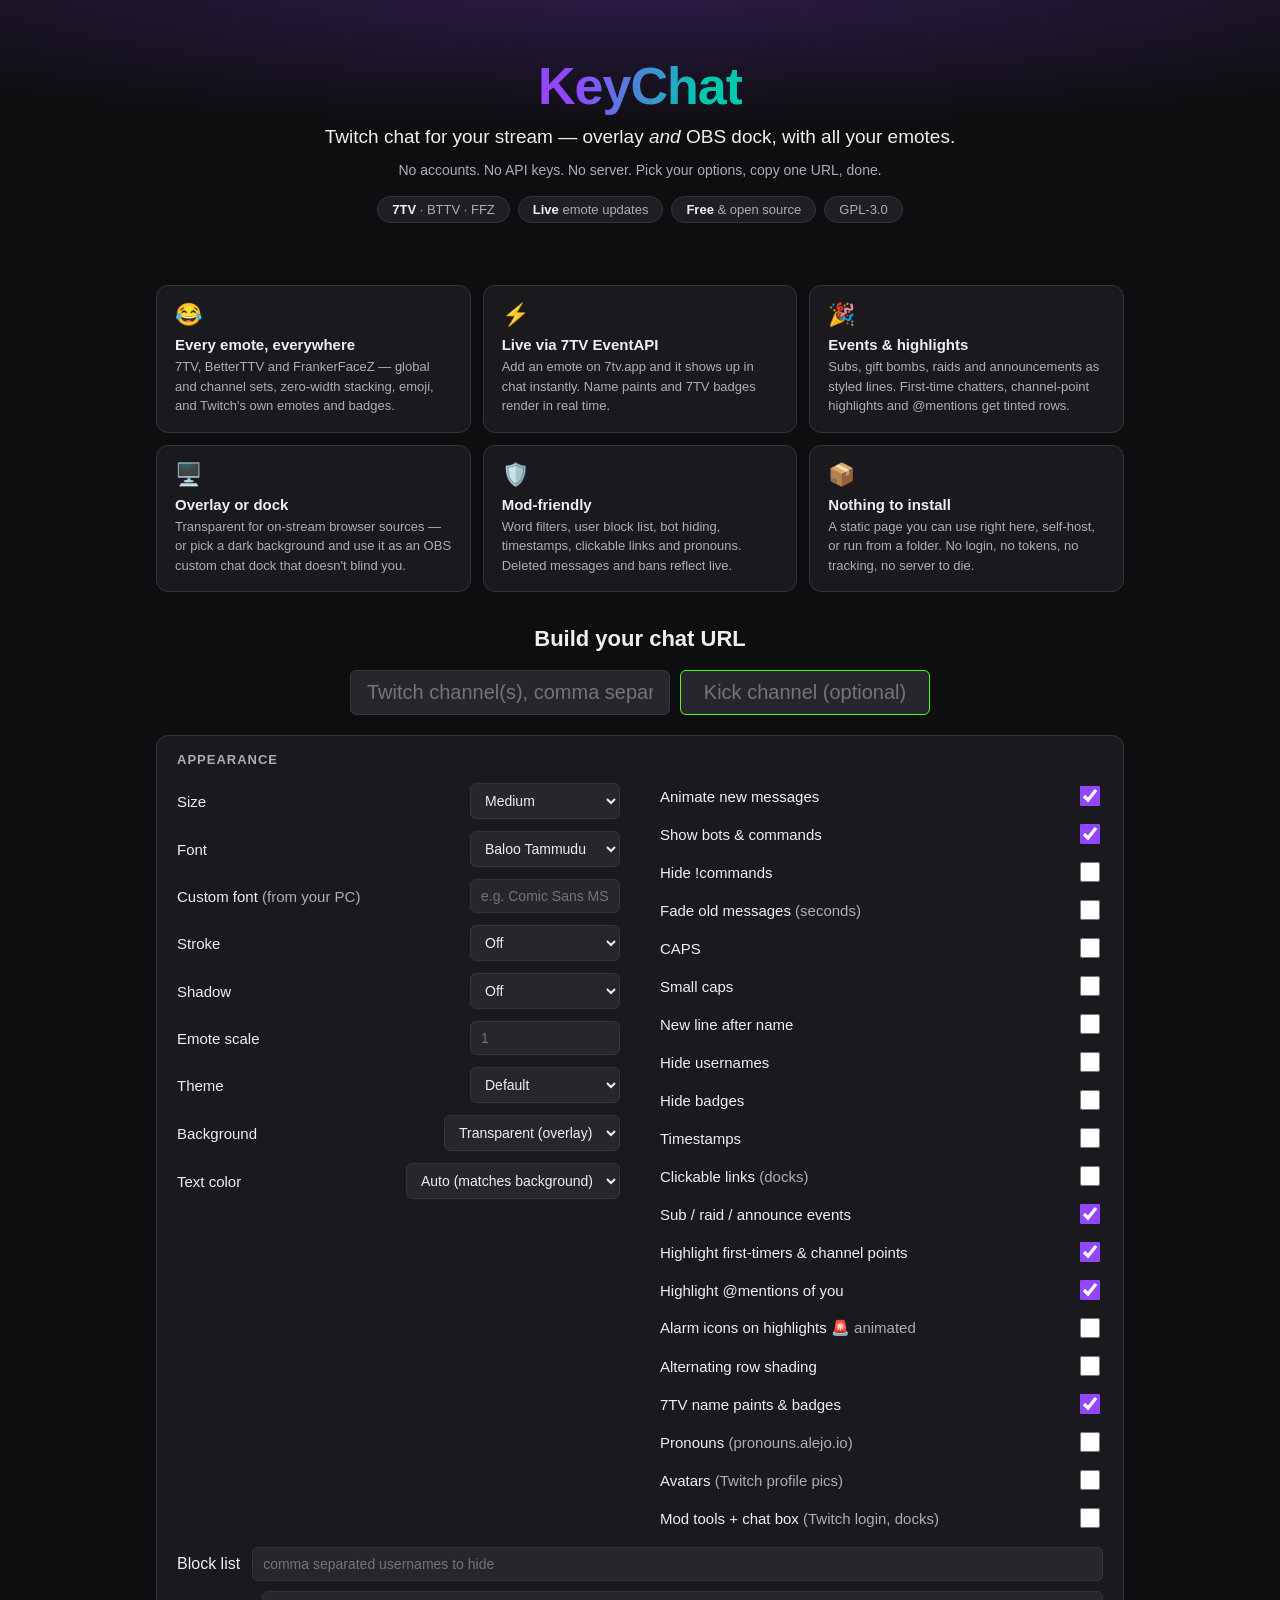
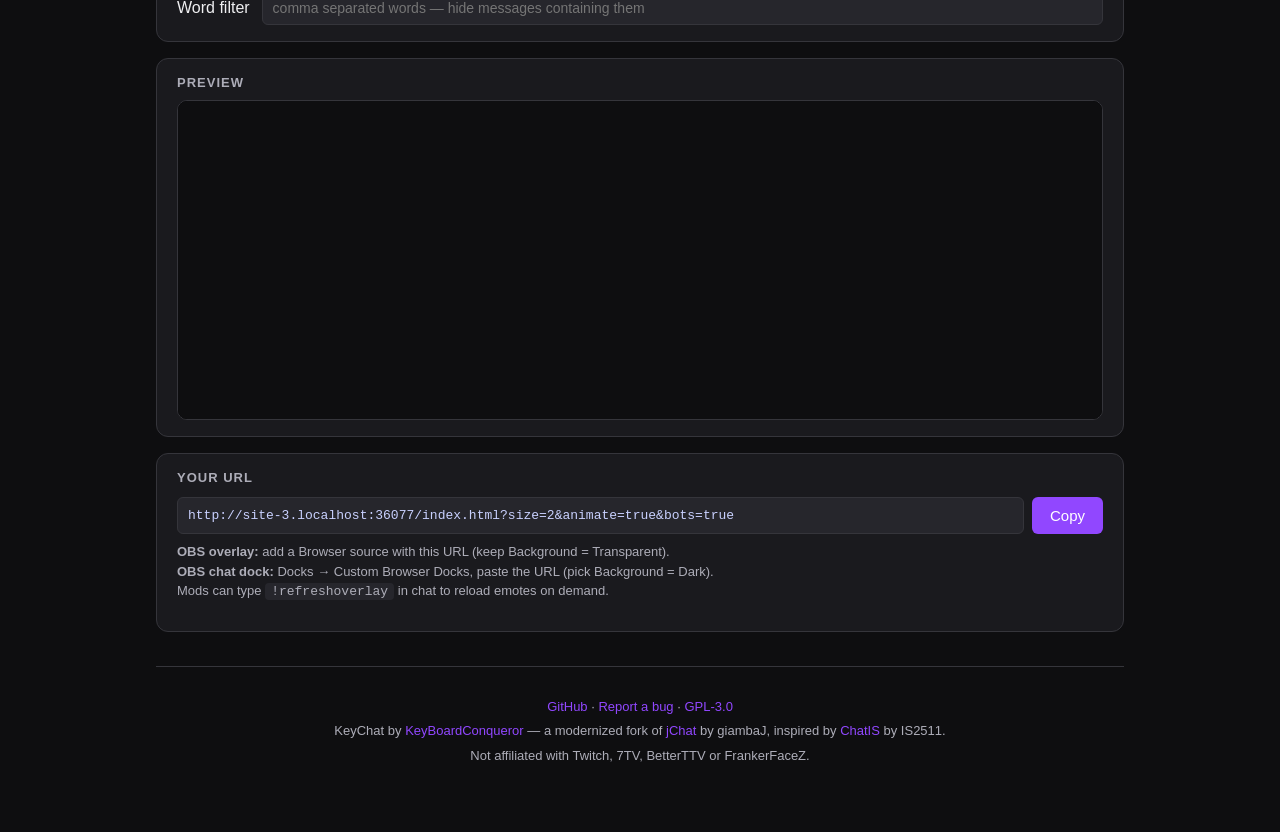
==== setup.html @ 7d906d3c "Rebrand: kChat -> KeyChat Co-Authored-By: Claude Fable 5 <noreply@anthropic.com>" ====
<!DOCTYPE html>
<html>
<head>
<meta charset="utf-8">
<meta name="viewport" content="width=device-width, initial-scale=1">
<meta name="description" content="KeyChat — free Twitch chat overlay & OBS chat dock with 7TV, BTTV and FrankerFaceZ emotes, name paints and live events. No accounts, no keys, fully static.">
<title>KeyChat — Twitch chat overlay with 7TV emotes</title>
<link rel="icon" href="data:image/svg+xml,<svg xmlns=%22http://www.w3.org/2000/svg%22 viewBox=%220 0 100 100%22><text y=%22.9em%22 font-size=%2290%22>💬</text></svg>">
<style>
  :root { --bg: #0e0e10; --panel: #1a1a1e; --panel2: #1f1f23; --input: #26262c; --border: #35353b; --text: #efeff1; --muted: #adadb8; --accent: #9147ff; --accent2: #00c8af; }
  * { box-sizing: border-box; }
  body { margin: 0; background: var(--bg); color: var(--text); font-family: 'Segoe UI', Roboto, sans-serif; }
  a { color: var(--accent); text-decoration: none; }
  a:hover { text-decoration: underline; }
  .wrap { max-width: 1000px; margin: 0 auto; padding: 0 16px 64px; }

  /* Hero */
  .hero { text-align: center; padding: 56px 16px 36px; background: radial-gradient(ellipse 80% 60% at 50% -10%, rgba(145,71,255,.25), transparent); }
  .hero h1 { font-size: 52px; margin: 0; letter-spacing: -1px;
    background: linear-gradient(100deg, #9147ff 20%, #00c8af 80%);
    -webkit-background-clip: text; background-clip: text; color: transparent; display: inline-block; }
  .hero .tag { font-size: 19px; color: var(--text); margin: 10px 0 6px; }
  .hero .sub { color: var(--muted); font-size: 14px; }
  .pills { display: flex; gap: 8px; justify-content: center; flex-wrap: wrap; margin-top: 18px; }
  .pill { background: var(--panel2); border: 1px solid var(--border); border-radius: 999px; padding: 5px 14px; font-size: 13px; color: var(--muted); }
  .pill b { color: var(--text); font-weight: 600; }

  /* Features */
  .features { display: grid; grid-template-columns: repeat(3, 1fr); gap: 12px; margin: 26px 0 34px; }
  @media (max-width: 760px) { .features { grid-template-columns: 1fr; } }
  .feature { background: var(--panel); border: 1px solid var(--border); border-radius: 12px; padding: 16px 18px; }
  .feature .ico { font-size: 22px; }
  .feature h3 { margin: 8px 0 4px; font-size: 15px; }
  .feature p { margin: 0; color: var(--muted); font-size: 13px; line-height: 1.5; }

  /* Generator */
  .gen-title { text-align: center; font-size: 22px; margin: 0 0 18px; }
  .channel-row { display: flex; justify-content: center; margin-bottom: 20px; }
  .channel-row input { font-size: 20px; text-align: center; padding: 10px 16px; width: 320px; }
  input, select { background: var(--input); color: var(--text); border: 1px solid var(--border); border-radius: 6px; padding: 8px 10px; font-size: 14px; }
  input:focus, select:focus { outline: 2px solid var(--accent); border-color: transparent; }
  .grid { display: grid; grid-template-columns: 1fr 1fr; gap: 8px 40px; }
  @media (max-width: 720px) { .grid { grid-template-columns: 1fr; } }
  .opt { display: flex; align-items: center; justify-content: space-between; gap: 12px; padding: 6px 0; }
  .opt label { font-size: 15px; }
  .opt .ctl { display: flex; align-items: center; gap: 8px; }
  .opt select { min-width: 150px; }
  .opt input[type=text], .opt input[type=number] { width: 150px; }
  input[type=checkbox] { width: 20px; height: 20px; accent-color: var(--accent); }
  .section { background: var(--panel); border: 1px solid var(--border); border-radius: 12px; padding: 16px 20px; margin-bottom: 16px; }
  .section h2 { font-size: 13px; text-transform: uppercase; letter-spacing: 1px; color: var(--muted); margin: 0 0 10px; }
  .blockrow { display: flex; align-items: center; gap: 12px; }
  .blockrow input { flex: 1; }
  .preview-box { border: 1px solid var(--border); border-radius: 10px; overflow: hidden; height: 320px; background: #000; }
  .preview-box iframe { width: 100%; height: 100%; border: none; }
  .urlbar { display: flex; gap: 8px; margin-top: 12px; }
  .urlbar input { flex: 1; font-family: Consolas, monospace; font-size: 13px; color: #c9d1ff; }
  button { background: var(--accent); color: #fff; border: none; border-radius: 6px; padding: 10px 18px; font-size: 15px; cursor: pointer; }
  button:hover { filter: brightness(1.1); }
  .hint { color: var(--muted); font-size: 13px; margin-top: 8px; line-height: 1.5; }
  .hint code { background: var(--input); padding: 1px 6px; border-radius: 4px; }

  /* Footer */
  footer { text-align: center; color: var(--muted); font-size: 13px; padding: 28px 16px 0; border-top: 1px solid var(--border); margin-top: 34px; line-height: 1.9; }
</style>
</head>
<body>

<div class="hero">
  <h1>KeyChat</h1>
  <p class="tag">Twitch chat for your stream — overlay <i>and</i> OBS dock, with all your emotes.</p>
  <p class="sub">No accounts. No API keys. No server. Pick your options, copy one URL, done.</p>
  <div class="pills">
    <span class="pill"><b>7TV</b> · BTTV · FFZ</span>
    <span class="pill"><b>Live</b> emote updates</span>
    <span class="pill"><b>Free</b> &amp; open source</span>
    <span class="pill">GPL-3.0</span>
  </div>
</div>

<div class="wrap">
  <div class="features">
    <div class="feature"><div class="ico">😂</div><h3>Every emote, everywhere</h3><p>7TV, BetterTTV and FrankerFaceZ — global and channel sets, zero-width stacking, emoji, and Twitch's own emotes and badges.</p></div>
    <div class="feature"><div class="ico">⚡</div><h3>Live via 7TV EventAPI</h3><p>Add an emote on 7tv.app and it shows up in chat instantly. Name paints and 7TV badges render in real time.</p></div>
    <div class="feature"><div class="ico">🎉</div><h3>Events &amp; highlights</h3><p>Subs, gift bombs, raids and announcements as styled lines. First-time chatters, channel-point highlights and @mentions get tinted rows.</p></div>
    <div class="feature"><div class="ico">🖥️</div><h3>Overlay or dock</h3><p>Transparent for on-stream browser sources — or pick a dark background and use it as an OBS custom chat dock that doesn't blind you.</p></div>
    <div class="feature"><div class="ico">🛡️</div><h3>Mod-friendly</h3><p>Word filters, user block list, bot hiding, timestamps, clickable links and pronouns. Deleted messages and bans reflect live.</p></div>
    <div class="feature"><div class="ico">📦</div><h3>Nothing to install</h3><p>A static page you can use right here, self-host, or run from a folder. No login, no tokens, no tracking, no server to die.</p></div>
  </div>

  <h2 class="gen-title">Build your chat URL</h2>

  <div class="channel-row" style="gap:10px; flex-wrap:wrap;">
    <input type="text" id="channel" placeholder="Twitch channel(s), comma separated" autocomplete="off">
    <input type="text" id="kick" placeholder="Kick channel (optional)" autocomplete="off" style="font-size:20px;text-align:center;padding:10px 16px;width:250px;border-color:#53fc18;">
  </div>

  <div class="section">
    <h2>Appearance</h2>
    <div class="grid">
      <div>
        <div class="opt"><label>Size</label><div class="ctl">
          <select id="size">
            <option value="1">Small</option><option value="2" selected>Medium</option><option value="3">Large</option><option value="custom">Custom (px)…</option>
          </select>
          <input type="number" id="size_px" value="24" min="8" max="72" style="width:70px;display:none">
        </div></div>
        <div class="opt"><label>Font</label><div class="ctl"><select id="font">
          <option value="0">Baloo Tammudu</option><option value="1">Segoe UI</option><option value="2">Roboto</option>
          <option value="3">Lato</option><option value="4">Noto Sans</option><option value="5">Source Code Pro</option>
          <option value="6">Impact</option><option value="7">Comfortaa</option><option value="8">Dancing Script</option>
          <option value="9">Indie Flower</option><option value="10">Press Start 2P</option><option value="11">Wallpoet</option>
        </select></div></div>
        <div class="opt"><label>Custom font <span style="color:var(--muted)">(from your PC)</span></label><div class="ctl"><input type="text" id="custom_font" placeholder="e.g. Comic Sans MS"></div></div>
        <div class="opt"><label>Stroke</label><div class="ctl"><select id="stroke">
          <option value="0">Off</option><option value="1">Thin</option><option value="2">Medium</option><option value="3">Thick</option><option value="4">Thicker</option>
        </select></div></div>
        <div class="opt"><label>Shadow</label><div class="ctl"><select id="shadow">
          <option value="0">Off</option><option value="1">Small</option><option value="2">Medium</option><option value="3">Large</option>
        </select></div></div>
        <div class="opt"><label>Emote scale</label><div class="ctl"><input type="number" id="emote_scale" placeholder="1" min="0.5" max="3" step="0.25"></div></div>
        <div class="opt"><label>Theme</label><div class="ctl"><select id="theme">
          <option value="">Default</option><option value="bubbles">Bubbles</option>
          <option value="compact">Compact</option><option value="right">Right-aligned</option>
        </select></div></div>
        <div class="opt"><label>Background</label><div class="ctl">
          <select id="bg">
            <option value="">Transparent (overlay)</option><option value="dark">Dark (OBS dock)</option>
            <option value="gray">Gray</option><option value="light">Light</option><option value="custom">Custom hex…</option>
          </select>
          <input type="text" id="bg_hex" placeholder="18181b" style="width:80px;display:none">
        </div></div>
        <div class="opt"><label>Text color</label><div class="ctl">
          <select id="text">
            <option value="">Auto (matches background)</option><option value="white">White</option>
            <option value="dark">Dark</option><option value="custom">Custom hex…</option>
          </select>
          <input type="text" id="text_hex" placeholder="efeff1" style="width:80px;display:none">
        </div></div>
      </div>
      <div>
        <div class="opt"><label>Animate new messages</label><input type="checkbox" id="animate" checked></div>
        <div class="opt"><label>Show bots &amp; commands</label><input type="checkbox" id="bots" checked></div>
        <div class="opt"><label>Hide !commands</label><input type="checkbox" id="hide_commands"></div>
        <div class="opt"><label>Fade old messages <span style="color:var(--muted)">(seconds)</span></label><div class="ctl"><input type="checkbox" id="fade_on"><input type="number" id="fade" value="30" min="1" style="width:70px;display:none"></div></div>
        <div class="opt"><label>CAPS</label><input type="checkbox" id="caps"></div>
        <div class="opt"><label>Small caps</label><input type="checkbox" id="small_caps"></div>
        <div class="opt"><label>New line after name</label><input type="checkbox" id="nl"></div>
        <div class="opt"><label>Hide usernames</label><input type="checkbox" id="hide_usernames"></div>
        <div class="opt"><label>Hide badges</label><input type="checkbox" id="hide_badges"></div>
        <div class="opt"><label>Timestamps</label><input type="checkbox" id="timestamps"></div>
        <div class="opt"><label>Clickable links <span style="color:var(--muted)">(docks)</span></label><input type="checkbox" id="links"></div>
        <div class="opt"><label>Sub / raid / announce events</label><input type="checkbox" id="events" checked></div>
        <div class="opt"><label>Highlight first-timers &amp; channel points</label><input type="checkbox" id="highlights" checked></div>
        <div class="opt"><label>Highlight @mentions of you</label><input type="checkbox" id="mention" checked></div>
        <div class="opt"><label>Alarm icons on highlights <span style="color:var(--muted)">🚨 animated</span></label><input type="checkbox" id="alarms"></div>
        <div class="opt"><label>Alternating row shading</label><input type="checkbox" id="alternate"></div>
        <div class="opt"><label>7TV name paints &amp; badges</label><input type="checkbox" id="paints" checked></div>
        <div class="opt"><label>Pronouns <span style="color:var(--muted)">(pronouns.alejo.io)</span></label><input type="checkbox" id="pronouns"></div>
        <div class="opt"><label>Avatars <span style="color:var(--muted)">(Twitch profile pics)</span></label><input type="checkbox" id="avatars"></div>
        <div class="opt"><label>Mod tools + chat box <span style="color:var(--muted)">(Twitch login, docks)</span></label><input type="checkbox" id="mod"></div>
      </div>
    </div>
    <div class="blockrow" style="margin-top:10px">
      <label>Block list</label>
      <input type="text" id="block" placeholder="comma separated usernames to hide">
    </div>
    <div class="blockrow" style="margin-top:10px">
      <label>Word filter</label>
      <input type="text" id="filter" placeholder="comma separated words — hide messages containing them">
    </div>
  </div>

  <div class="section">
    <h2>Preview</h2>
    <div class="preview-box"><iframe id="preview"></iframe></div>
  </div>

  <div class="section">
    <h2>Your URL</h2>
    <div class="urlbar">
      <input type="text" id="url" readonly>
      <button id="copy">Copy</button>
    </div>
    <p class="hint">
      <b>OBS overlay:</b> add a Browser source with this URL (keep Background = Transparent).<br>
      <b>OBS chat dock:</b> Docks → Custom Browser Docks, paste the URL (pick Background = Dark).<br>
      Mods can type <code>!refreshoverlay</code> in chat to reload emotes on demand.
    </p>
  </div>

  <footer>
    <a href="https://github.com/IXenthI/keychat">GitHub</a> · <a href="https://github.com/IXenthI/keychat/issues">Report a bug</a> · <a href="https://github.com/IXenthI/keychat/blob/master/LICENSE">GPL-3.0</a><br>
    KeyChat by <a href="https://www.twitch.tv/keyboardconqueror">KeyBoardConqueror</a> — a modernized fork of
    <a href="https://github.com/giambaJ/jChat">jChat</a> by giambaJ, inspired by <a href="https://chatis.is2511.com/">ChatIS</a> by IS2511.<br>
    Not affiliated with Twitch, 7TV, BetterTTV or FrankerFaceZ.
  </footer>
</div>

<script>
(function() {
  var $ = function(id) { return document.getElementById(id); };
  var controls = ['channel','kick','size','size_px','font','custom_font','stroke','shadow','emote_scale','theme','bg','bg_hex','text','text_hex','animate','bots','hide_commands','fade_on','fade','caps','small_caps','nl','hide_usernames','hide_badges','timestamps','links','events','highlights','mention','alarms','alternate','paints','pronouns','avatars','mod','block','filter'];
  var previewTimer = null;

  function params(forPreview) {
    var p = new URLSearchParams();
    var cleanList = function(v) { return v.trim().toLowerCase().split(',').map(function(s) { return s.trim().replace(/^[@#]/, ''); }).filter(Boolean).join(','); };
    if (forPreview) {
      p.set('demo', 'true');
      // Let the preview know a multi-source setup is configured so it shows chips
      if (cleanList($('kick').value)) p.set('kick', cleanList($('kick').value));
      else if (cleanList($('channel').value).indexOf(',') > -1) p.set('channel', 'a,b');
    } else {
      if (cleanList($('channel').value)) p.set('channel', cleanList($('channel').value));
      if (cleanList($('kick').value)) p.set('kick', cleanList($('kick').value));
    }
    p.set('size', $('size').value === 'custom' ? ($('size_px').value || '24') : $('size').value);
    if ($('font').value !== '0') p.set('font', $('font').value);
    if ($('custom_font').value.trim()) p.set('custom_font', $('custom_font').value.trim());
    if ($('stroke').value !== '0') p.set('stroke', $('stroke').value);
    if ($('shadow').value !== '0') p.set('shadow', $('shadow').value);
    if ($('emote_scale').value && parseFloat($('emote_scale').value) !== 1) p.set('emote_scale', $('emote_scale').value);
    if ($('theme').value) p.set('theme', $('theme').value);
    var bg = $('bg').value === 'custom' ? $('bg_hex').value.trim().replace(/^#/, '') : $('bg').value;
    if (bg) p.set('bg', bg);
    else if (forPreview) p.set('bg', '0e0e10'); // transparent renders black in the preview frame; show it on near-black
    var txt = $('text').value === 'custom' ? $('text_hex').value.trim().replace(/^#/, '') : $('text').value;
    if (txt) p.set('text', txt);
    if ($('animate').checked) p.set('animate', 'true');
    if ($('bots').checked) p.set('bots', 'true');
    if ($('hide_commands').checked) p.set('hide_commands', 'true');
    if ($('fade_on').checked && $('fade').value) p.set('fade', $('fade').value);
    if ($('caps').checked) p.set('caps', 'true');
    if ($('small_caps').checked) p.set('small_caps', 'true');
    if ($('nl').checked) p.set('nl', 'true');
    if ($('hide_usernames').checked) p.set('hide_usernames', 'true');
    if ($('hide_badges').checked) p.set('hide_badges', 'true');
    if ($('timestamps').checked) p.set('timestamps', 'true');
    if ($('links').checked) p.set('links', 'true');
    if (!$('events').checked) p.set('events', 'false');
    if (!$('highlights').checked) p.set('highlights', 'false');
    if (!$('mention').checked) p.set('mention', 'false');
    if ($('alarms').checked) p.set('alarms', 'true');
    if ($('alternate').checked) p.set('alternate', 'true');
    if (!$('paints').checked) p.set('paints', 'false');
    if ($('pronouns').checked) p.set('pronouns', 'true');
    if ($('avatars').checked) p.set('avatars', 'true');
    if ($('mod').checked && !forPreview) p.set('mod', 'true');
    if ($('block').value.trim()) p.set('block', $('block').value.trim().toLowerCase().replace(/\s+/g, ','));
    if ($('filter').value.trim()) p.set('filter', $('filter').value.trim().toLowerCase());
    return p.toString();
  }

  function chatBase() {
    return new URL('index.html', window.location.href).href;
  }

  function refresh() {
    $('url').value = chatBase() + '?' + params(false);
    $('fade').style.display = $('fade_on').checked ? '' : 'none';
    $('bg_hex').style.display = $('bg').value === 'custom' ? '' : 'none';
    $('size_px').style.display = $('size').value === 'custom' ? '' : 'none';
    $('text_hex').style.display = $('text').value === 'custom' ? '' : 'none';
    clearTimeout(previewTimer);
    previewTimer = setTimeout(function() {
      $('preview').src = chatBase() + '?' + params(true);
    }, 500);
  }

  controls.forEach(function(id) {
    $(id).addEventListener('input', refresh);
    $(id).addEventListener('change', refresh);
  });

  $('copy').addEventListener('click', function() {
    $('url').select();
    var done = function() { $('copy').textContent = 'Copied!'; setTimeout(function() { $('copy').textContent = 'Copy'; }, 1500); };
    if (navigator.clipboard) navigator.clipboard.writeText($('url').value).then(done);
    else { document.execCommand('copy'); done(); }
  });

  refresh();
})();
</script>
</body>
</html>
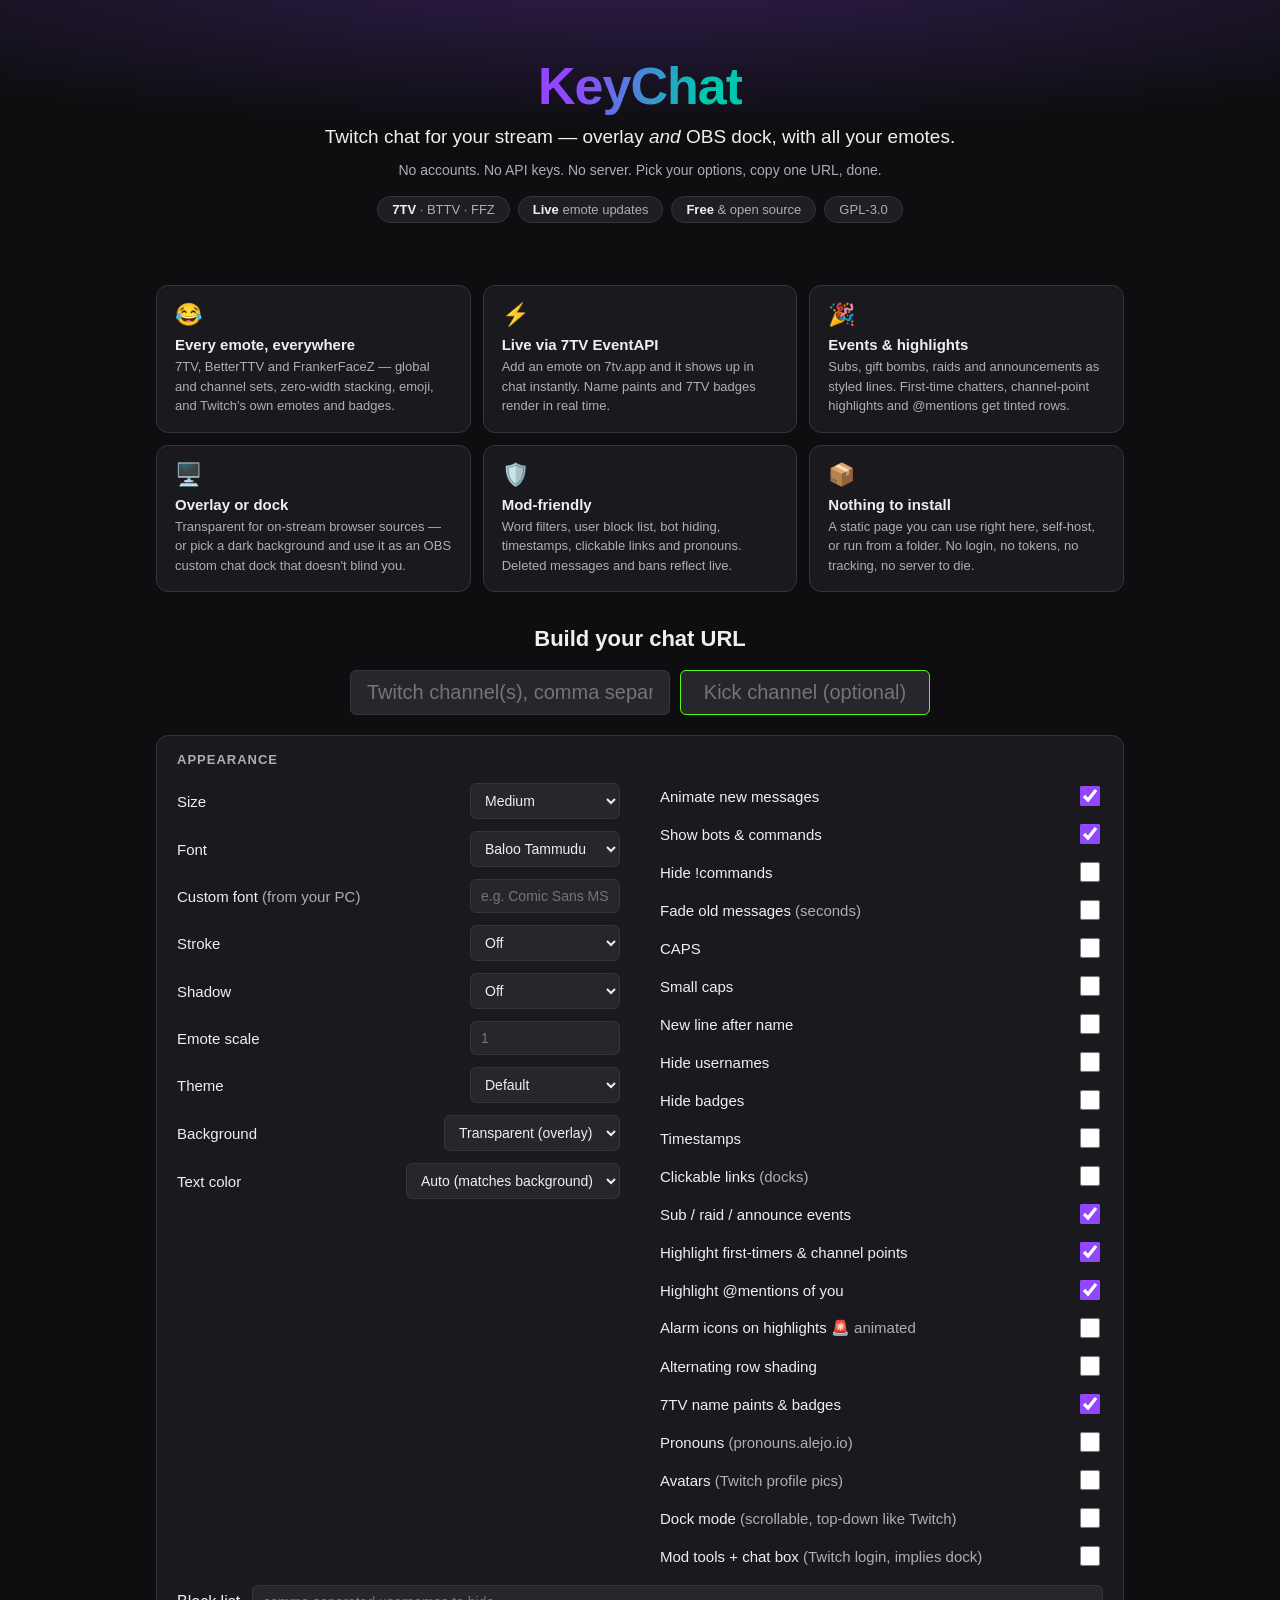
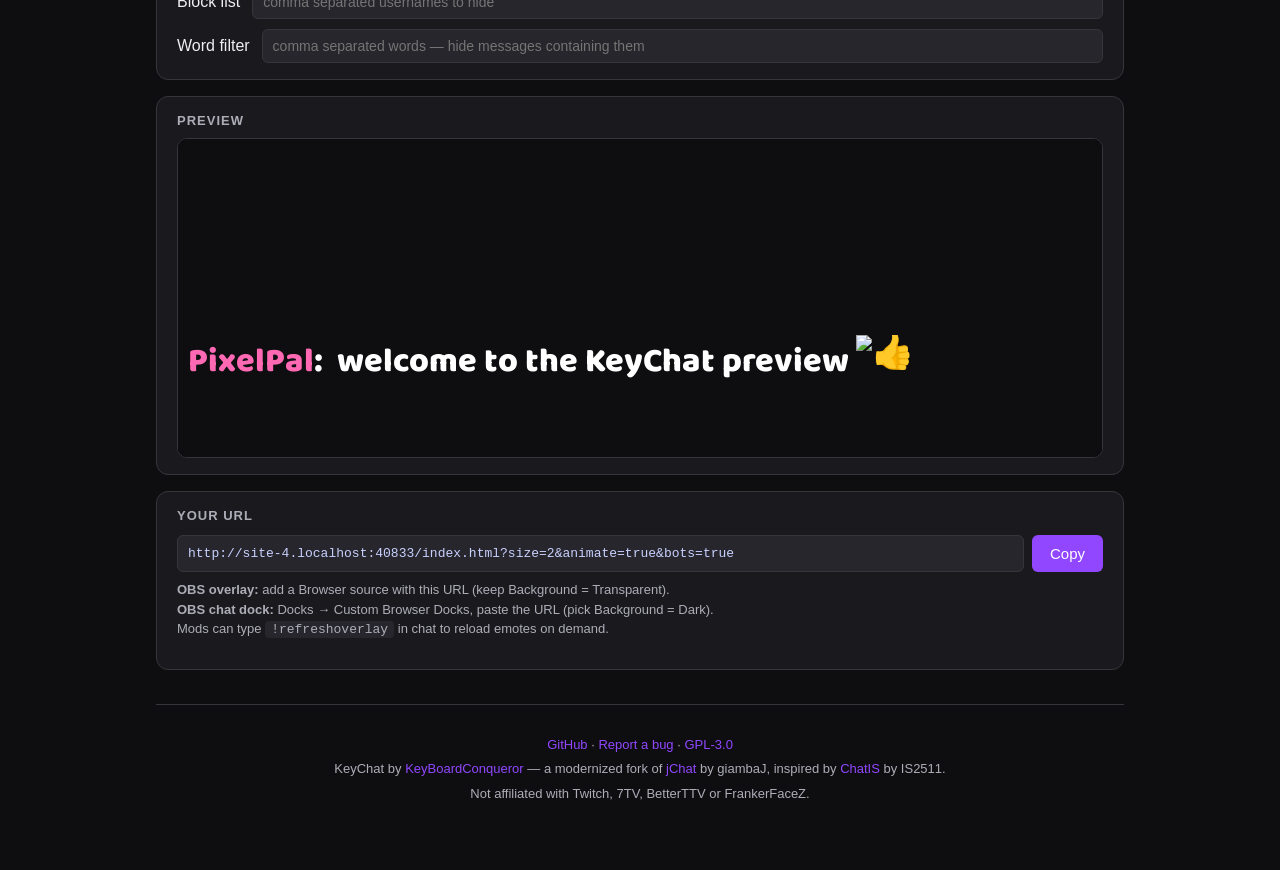
==== commit 7f2af763: "Dock mode: scrollable top-down chat; mod icons up front (Ban/Timeout/Delete) - dock=true (auto-on wi" ====
--- a/setup.html
+++ b/setup.html
@@ -158,7 +158,8 @@
         <div class="opt"><label>7TV name paints &amp; badges</label><input type="checkbox" id="paints" checked></div>
         <div class="opt"><label>Pronouns <span style="color:var(--muted)">(pronouns.alejo.io)</span></label><input type="checkbox" id="pronouns"></div>
         <div class="opt"><label>Avatars <span style="color:var(--muted)">(Twitch profile pics)</span></label><input type="checkbox" id="avatars"></div>
-        <div class="opt"><label>Mod tools + chat box <span style="color:var(--muted)">(Twitch login, docks)</span></label><input type="checkbox" id="mod"></div>
+        <div class="opt"><label>Dock mode <span style="color:var(--muted)">(scrollable, top-down like Twitch)</span></label><input type="checkbox" id="dock"></div>
+        <div class="opt"><label>Mod tools + chat box <span style="color:var(--muted)">(Twitch login, implies dock)</span></label><input type="checkbox" id="mod"></div>
       </div>
     </div>
     <div class="blockrow" style="margin-top:10px">
@@ -200,7 +201,7 @@
 <script>
 (function() {
   var $ = function(id) { return document.getElementById(id); };
-  var controls = ['channel','kick','size','size_px','font','custom_font','stroke','shadow','emote_scale','theme','bg','bg_hex','text','text_hex','animate','bots','hide_commands','fade_on','fade','caps','small_caps','nl','hide_usernames','hide_badges','timestamps','links','events','highlights','mention','alarms','alternate','paints','pronouns','avatars','mod','block','filter'];
+  var controls = ['channel','kick','size','size_px','font','custom_font','stroke','shadow','emote_scale','theme','bg','bg_hex','text','text_hex','animate','bots','hide_commands','fade_on','fade','caps','small_caps','nl','hide_usernames','hide_badges','timestamps','links','events','highlights','mention','alarms','alternate','paints','pronouns','avatars','dock','mod','block','filter'];
   var previewTimer = null;
 
   function params(forPreview) {
@@ -246,6 +247,7 @@
     if (!$('paints').checked) p.set('paints', 'false');
     if ($('pronouns').checked) p.set('pronouns', 'true');
     if ($('avatars').checked) p.set('avatars', 'true');
+    if ($('dock').checked || ($('mod').checked && forPreview)) p.set('dock', 'true');
     if ($('mod').checked && !forPreview) p.set('mod', 'true');
     if ($('block').value.trim()) p.set('block', $('block').value.trim().toLowerCase().replace(/\s+/g, ','));
     if ($('filter').value.trim()) p.set('filter', $('filter').value.trim().toLowerCase());
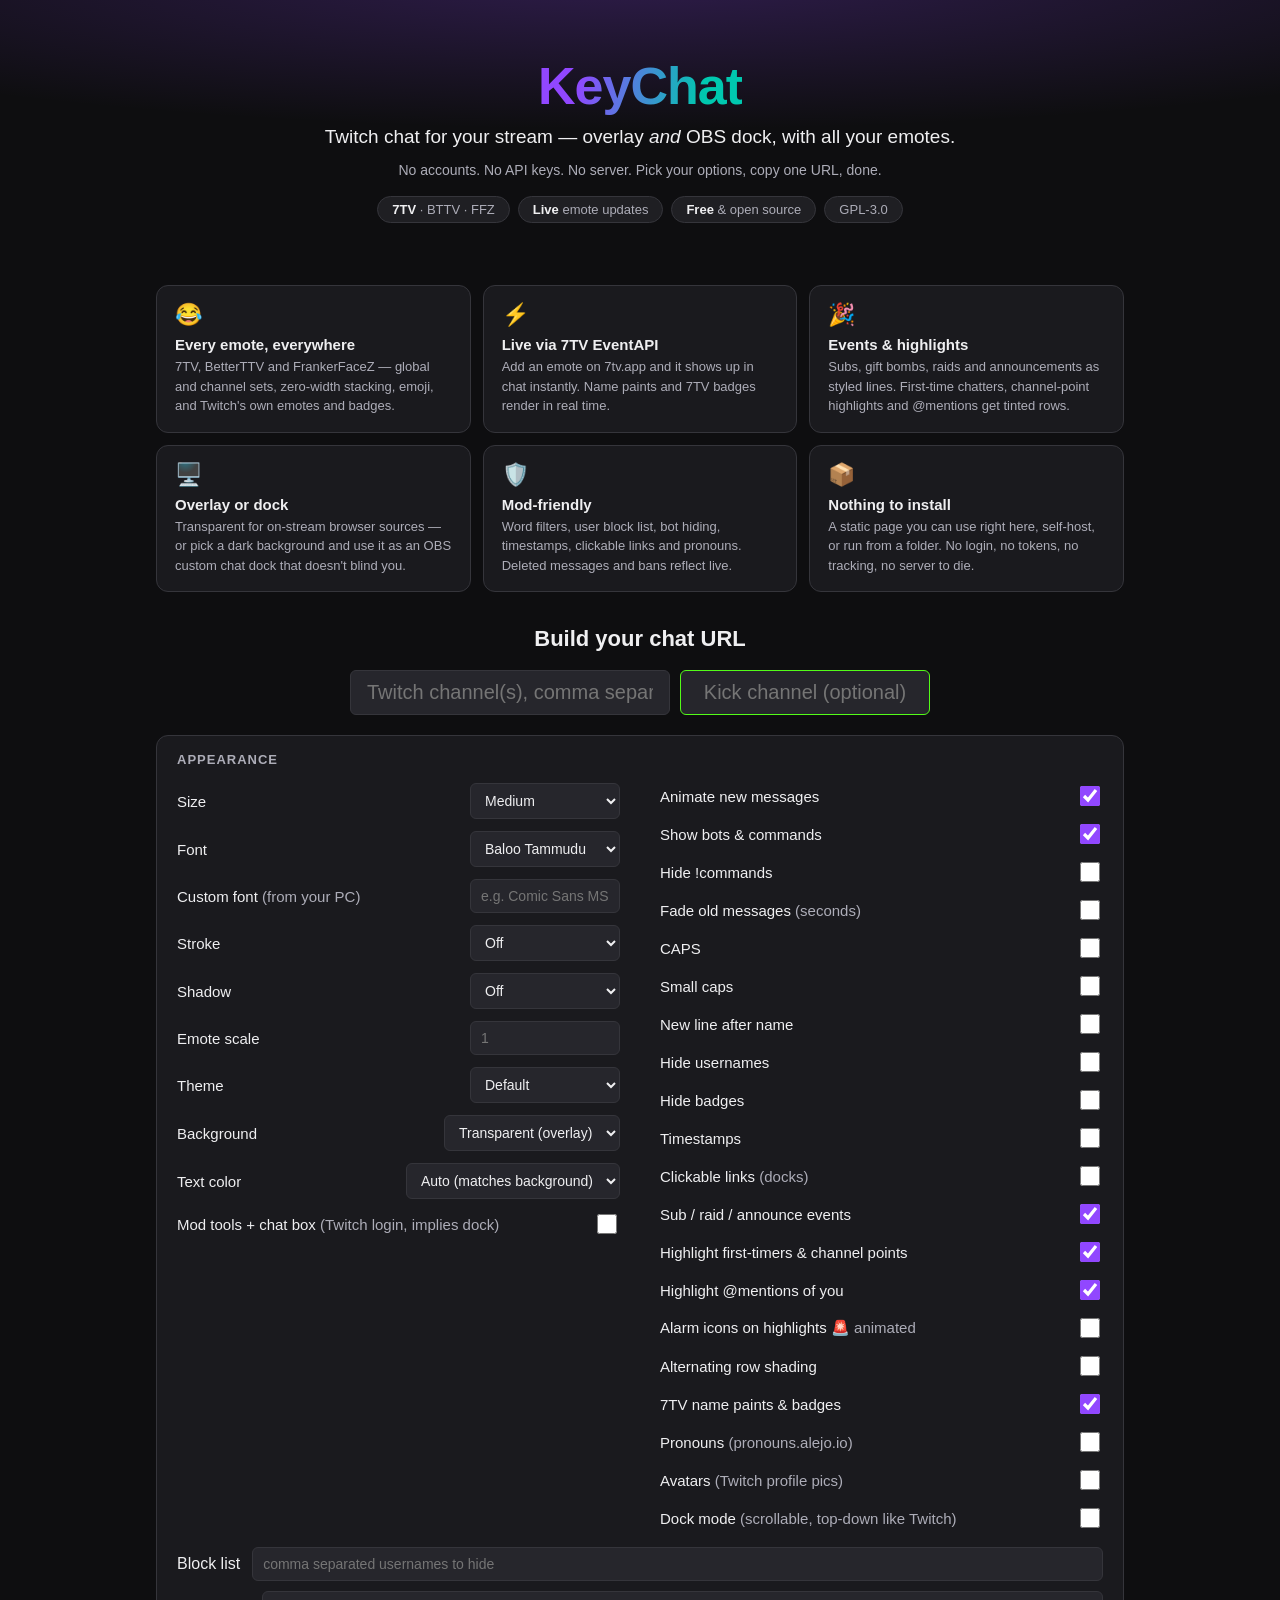
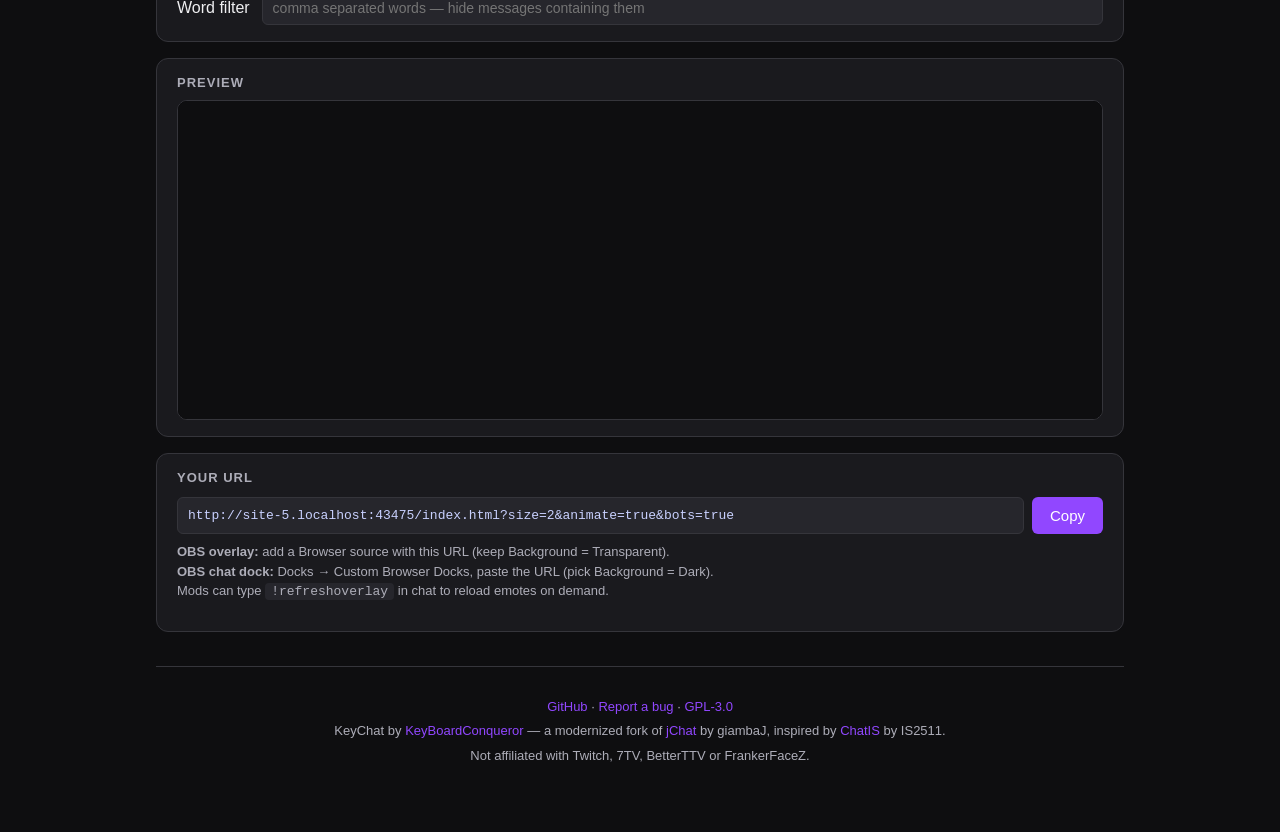
==== commit ef3f5677: "Setup: move Mod tools checkbox to left column; add X-Small/X-Large sizes - Mod tools + chat box chec" ====
--- a/setup.html
+++ b/setup.html
@@ -101,7 +101,7 @@
       <div>
         <div class="opt"><label>Size</label><div class="ctl">
           <select id="size">
-            <option value="1">Small</option><option value="2" selected>Medium</option><option value="3">Large</option><option value="custom">Custom (px)…</option>
+            <option value="16">X-Small</option><option value="1">Small</option><option value="2" selected>Medium</option><option value="3">Large</option><option value="64">X-Large</option><option value="custom">Custom (px)…</option>
           </select>
           <input type="number" id="size_px" value="24" min="8" max="72" style="width:70px;display:none">
         </div></div>
@@ -137,6 +137,7 @@
           </select>
           <input type="text" id="text_hex" placeholder="efeff1" style="width:80px;display:none">
         </div></div>
+        <div class="opt"><label>Mod tools + chat box <span style="color:var(--muted)">(Twitch login, implies dock)</span></label><input type="checkbox" id="mod"></div>
       </div>
       <div>
         <div class="opt"><label>Animate new messages</label><input type="checkbox" id="animate" checked></div>
@@ -159,7 +160,6 @@
         <div class="opt"><label>Pronouns <span style="color:var(--muted)">(pronouns.alejo.io)</span></label><input type="checkbox" id="pronouns"></div>
         <div class="opt"><label>Avatars <span style="color:var(--muted)">(Twitch profile pics)</span></label><input type="checkbox" id="avatars"></div>
         <div class="opt"><label>Dock mode <span style="color:var(--muted)">(scrollable, top-down like Twitch)</span></label><input type="checkbox" id="dock"></div>
-        <div class="opt"><label>Mod tools + chat box <span style="color:var(--muted)">(Twitch login, implies dock)</span></label><input type="checkbox" id="mod"></div>
       </div>
     </div>
     <div class="blockrow" style="margin-top:10px">
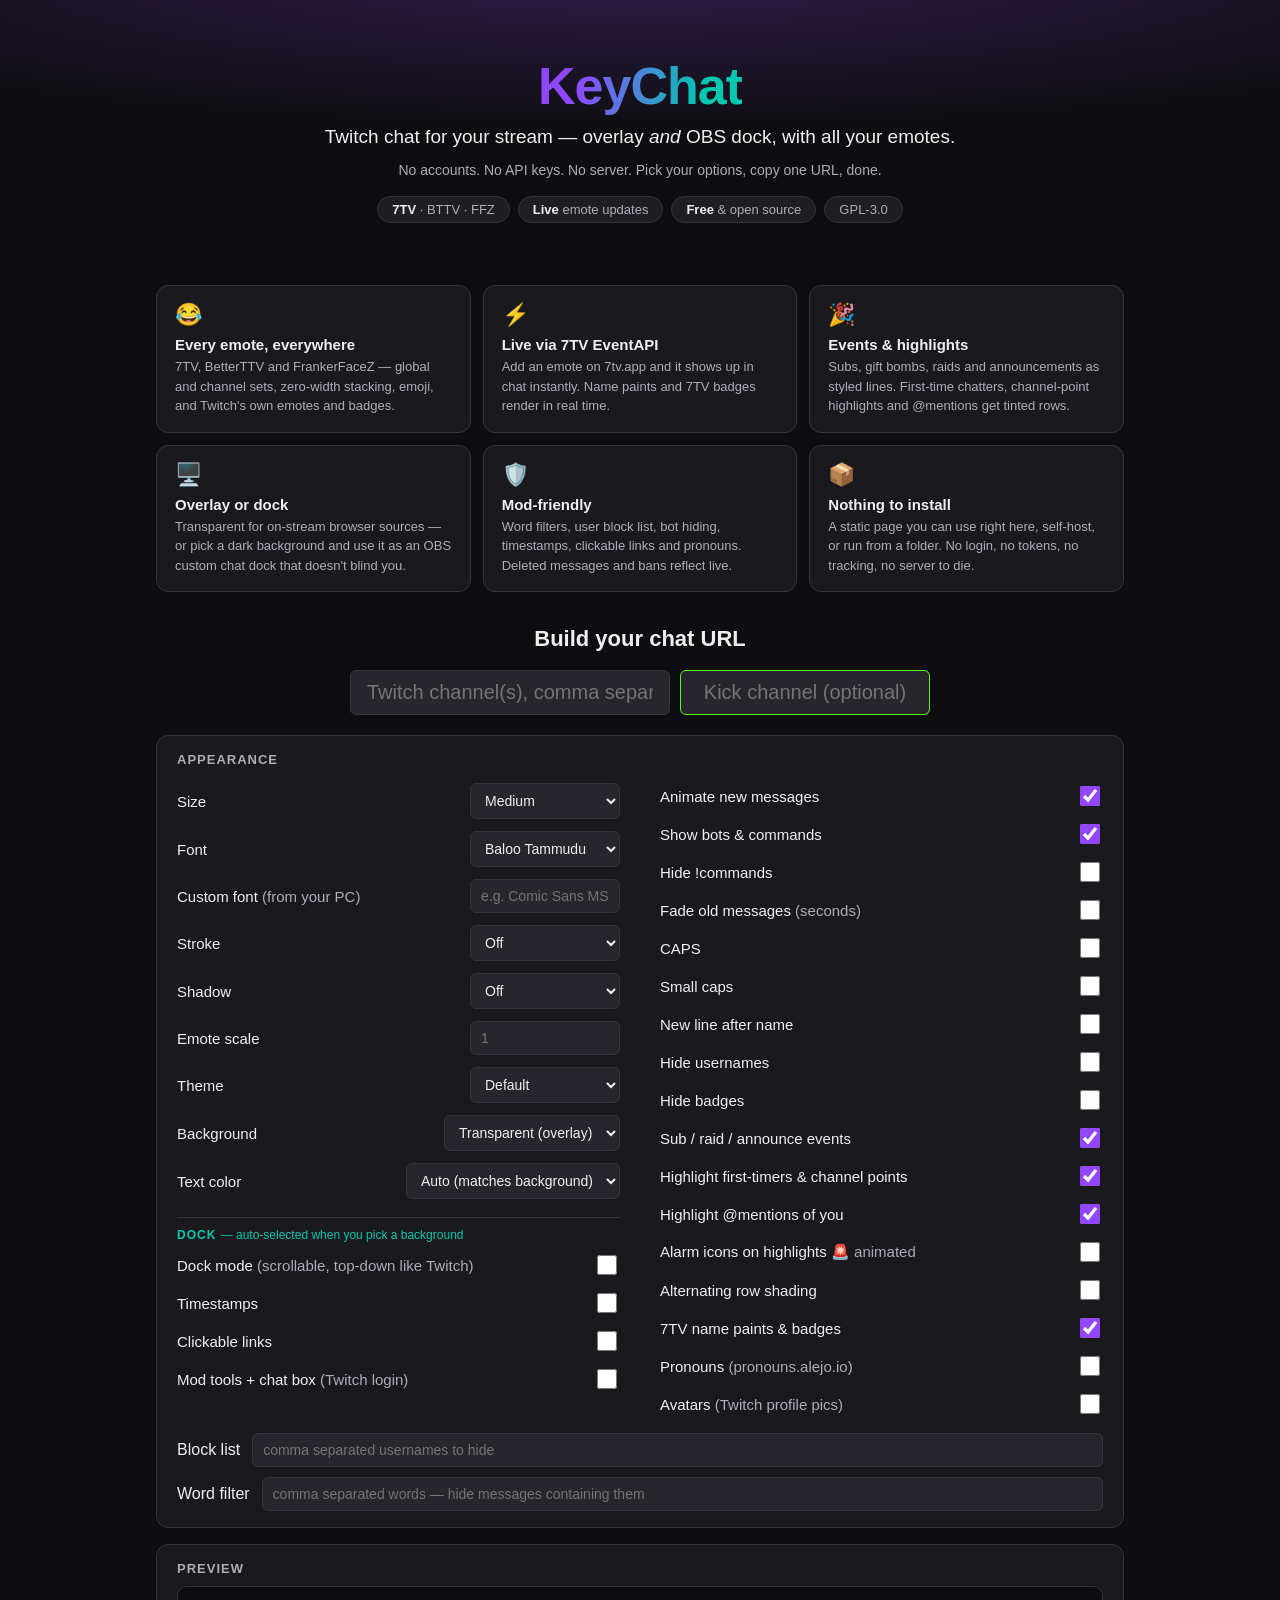
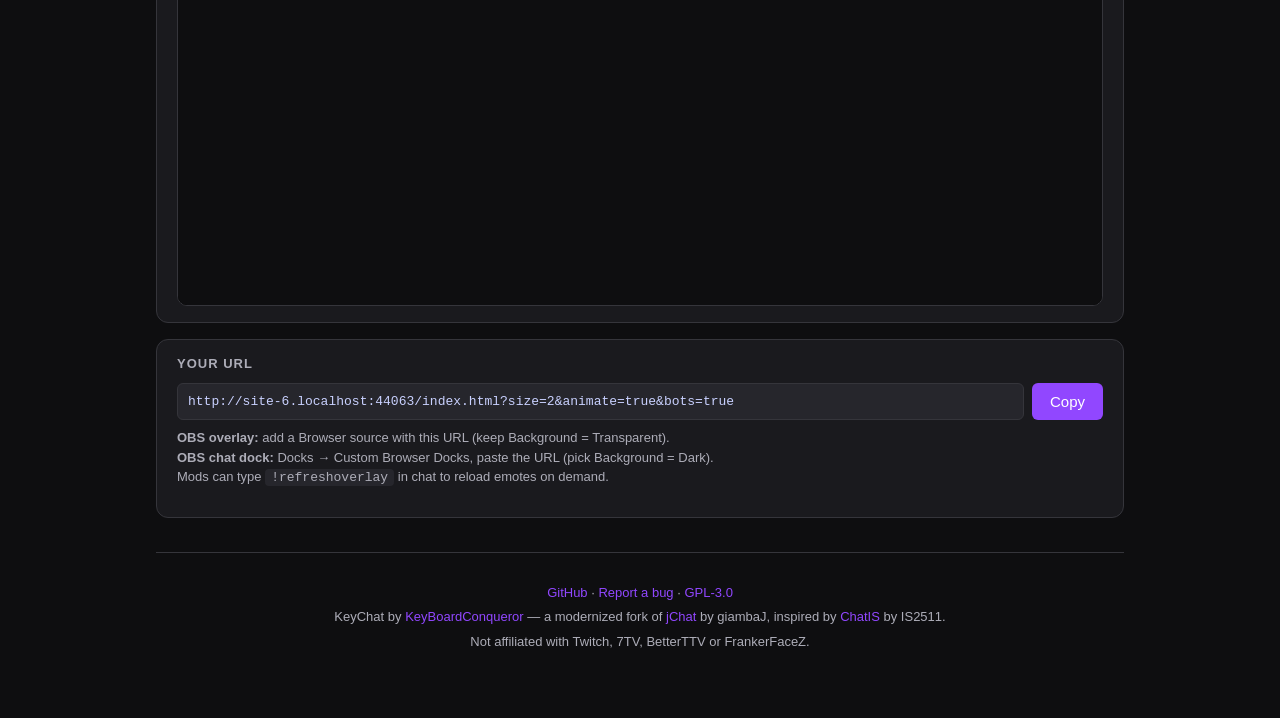
==== commit 574874a3: "Setup: group dock toggles under a DOCK header; auto-select by background - Left column now has a 'Do" ====
--- a/setup.html
+++ b/setup.html
@@ -49,6 +49,7 @@
   input[type=checkbox] { width: 20px; height: 20px; accent-color: var(--accent); }
   .section { background: var(--panel); border: 1px solid var(--border); border-radius: 12px; padding: 16px 20px; margin-bottom: 16px; }
   .section h2 { font-size: 13px; text-transform: uppercase; letter-spacing: 1px; color: var(--muted); margin: 0 0 10px; }
+  .subhead { font-size: 12px; text-transform: uppercase; letter-spacing: 1px; color: var(--accent2); font-weight: 600; margin: 12px 0 4px; border-top: 1px solid var(--border); padding-top: 10px; }
   .blockrow { display: flex; align-items: center; gap: 12px; }
   .blockrow input { flex: 1; }
   .preview-box { border: 1px solid var(--border); border-radius: 10px; overflow: hidden; height: 320px; background: #000; }
@@ -137,7 +138,11 @@
           </select>
           <input type="text" id="text_hex" placeholder="efeff1" style="width:80px;display:none">
         </div></div>
-        <div class="opt"><label>Mod tools + chat box <span style="color:var(--muted)">(Twitch login, implies dock)</span></label><input type="checkbox" id="mod"></div>
+        <div class="subhead">Dock <span style="text-transform:none;letter-spacing:0;font-weight:400">— auto-selected when you pick a background</span></div>
+        <div class="opt"><label>Dock mode <span style="color:var(--muted)">(scrollable, top-down like Twitch)</span></label><input type="checkbox" id="dock"></div>
+        <div class="opt"><label>Timestamps</label><input type="checkbox" id="timestamps"></div>
+        <div class="opt"><label>Clickable links</label><input type="checkbox" id="links"></div>
+        <div class="opt"><label>Mod tools + chat box <span style="color:var(--muted)">(Twitch login)</span></label><input type="checkbox" id="mod"></div>
       </div>
       <div>
         <div class="opt"><label>Animate new messages</label><input type="checkbox" id="animate" checked></div>
@@ -149,8 +154,6 @@
         <div class="opt"><label>New line after name</label><input type="checkbox" id="nl"></div>
         <div class="opt"><label>Hide usernames</label><input type="checkbox" id="hide_usernames"></div>
         <div class="opt"><label>Hide badges</label><input type="checkbox" id="hide_badges"></div>
-        <div class="opt"><label>Timestamps</label><input type="checkbox" id="timestamps"></div>
-        <div class="opt"><label>Clickable links <span style="color:var(--muted)">(docks)</span></label><input type="checkbox" id="links"></div>
         <div class="opt"><label>Sub / raid / announce events</label><input type="checkbox" id="events" checked></div>
         <div class="opt"><label>Highlight first-timers &amp; channel points</label><input type="checkbox" id="highlights" checked></div>
         <div class="opt"><label>Highlight @mentions of you</label><input type="checkbox" id="mention" checked></div>
@@ -159,7 +162,6 @@
         <div class="opt"><label>7TV name paints &amp; badges</label><input type="checkbox" id="paints" checked></div>
         <div class="opt"><label>Pronouns <span style="color:var(--muted)">(pronouns.alejo.io)</span></label><input type="checkbox" id="pronouns"></div>
         <div class="opt"><label>Avatars <span style="color:var(--muted)">(Twitch profile pics)</span></label><input type="checkbox" id="avatars"></div>
-        <div class="opt"><label>Dock mode <span style="color:var(--muted)">(scrollable, top-down like Twitch)</span></label><input type="checkbox" id="dock"></div>
       </div>
     </div>
     <div class="blockrow" style="margin-top:10px">
@@ -275,6 +277,15 @@
     $(id).addEventListener('change', refresh);
   });
 
+  // Smart default: choosing a solid background implies dock use, so pre-check the
+  // dock toggles; going back to Transparent (overlay) clears them. Fully overridable —
+  // manual changes stick until you switch background again.
+  $('bg').addEventListener('change', function() {
+    var solid = $('bg').value !== '';
+    ['dock', 'timestamps', 'links'].forEach(function(id) { $(id).checked = solid; });
+    refresh();
+  });
+
   $('copy').addEventListener('click', function() {
     $('url').select();
     var done = function() { $('copy').textContent = 'Copied!'; setTimeout(function() { $('copy').textContent = 'Copy'; }, 1500); };
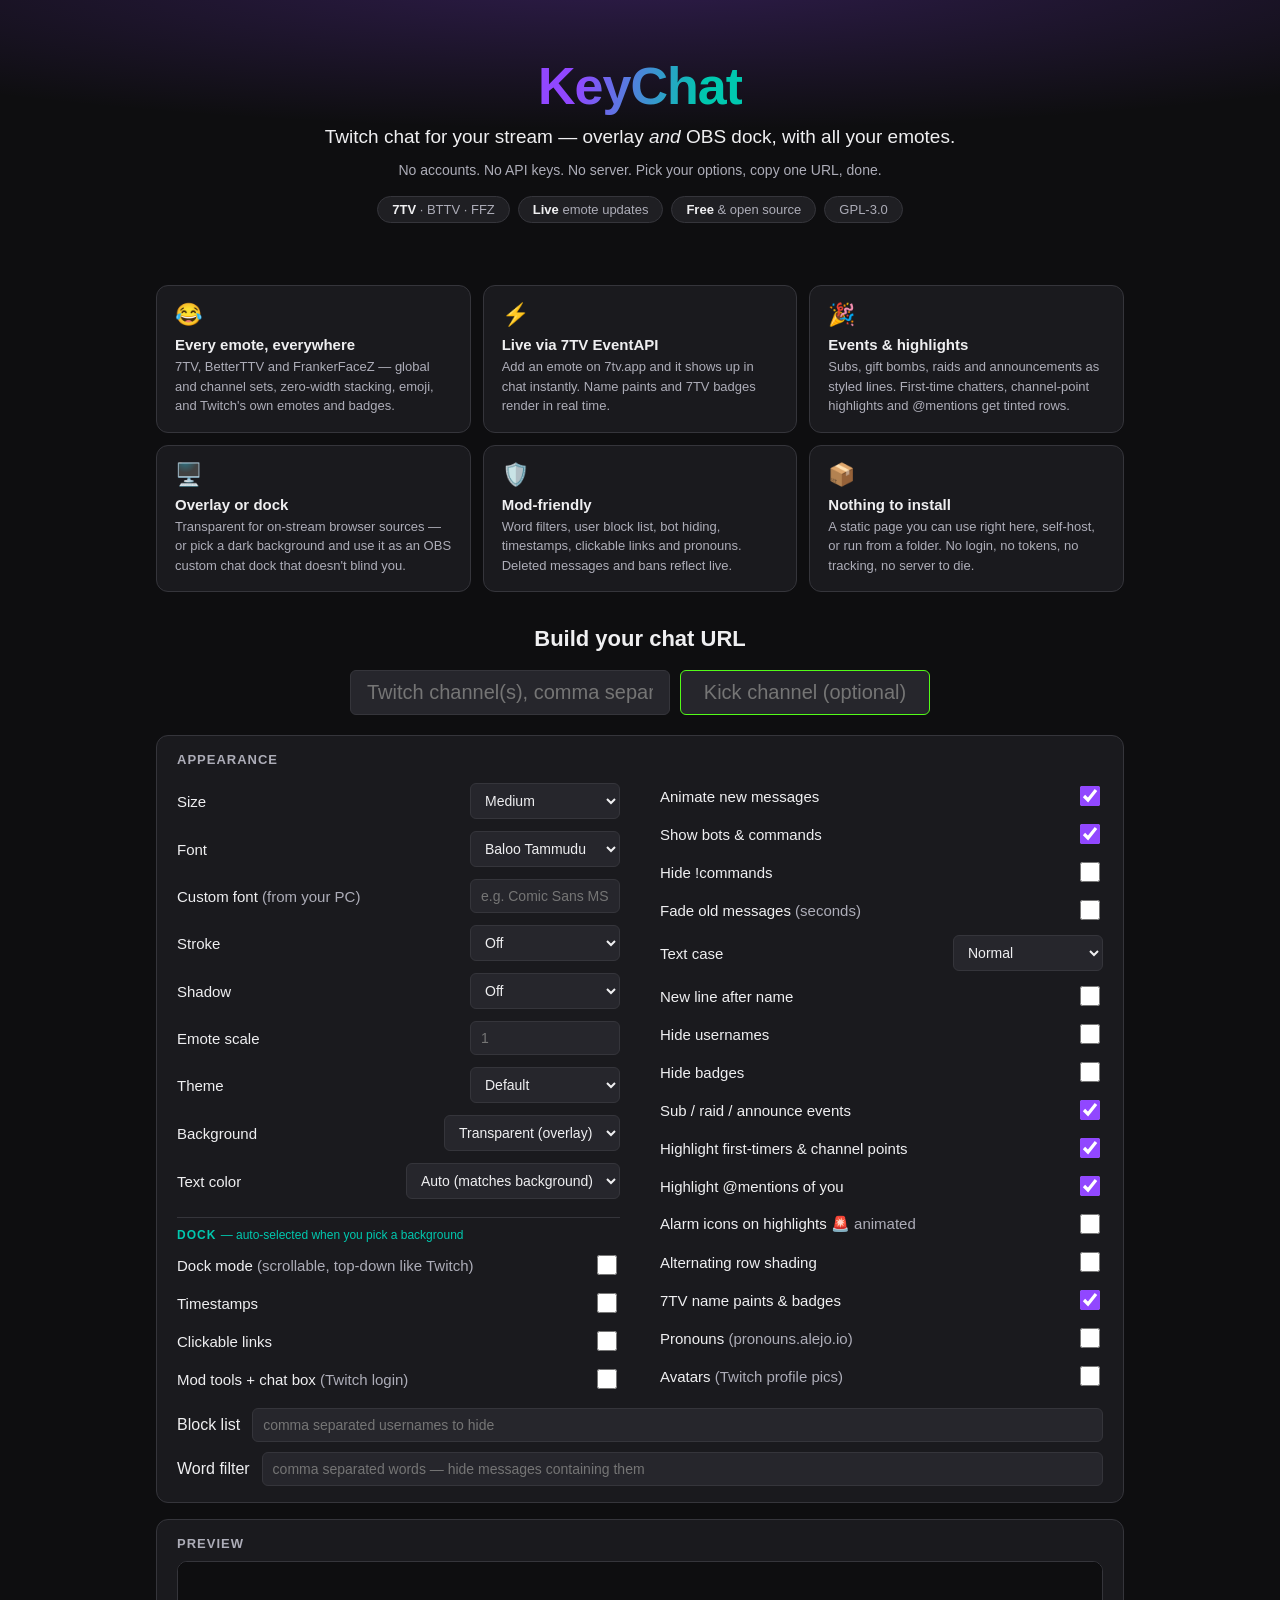
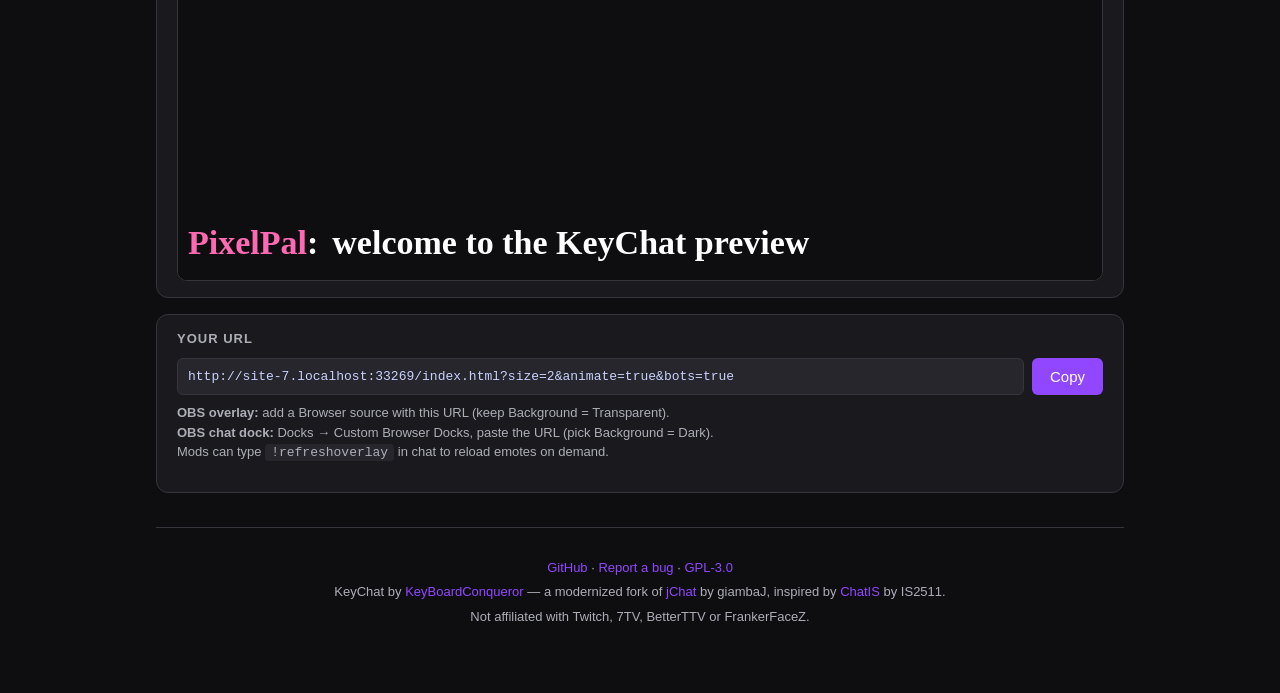
==== commit dab93feb: "Setup: merge CAPS + Small caps into one mutually-exclusive Text case dropdown They were conflicting " ====
--- a/setup.html
+++ b/setup.html
@@ -149,8 +149,9 @@
         <div class="opt"><label>Show bots &amp; commands</label><input type="checkbox" id="bots" checked></div>
         <div class="opt"><label>Hide !commands</label><input type="checkbox" id="hide_commands"></div>
         <div class="opt"><label>Fade old messages <span style="color:var(--muted)">(seconds)</span></label><div class="ctl"><input type="checkbox" id="fade_on"><input type="number" id="fade" value="30" min="1" style="width:70px;display:none"></div></div>
-        <div class="opt"><label>CAPS</label><input type="checkbox" id="caps"></div>
-        <div class="opt"><label>Small caps</label><input type="checkbox" id="small_caps"></div>
+        <div class="opt"><label>Text case</label><div class="ctl"><select id="textcase">
+          <option value="">Normal</option><option value="caps">UPPERCASE</option><option value="small_caps">Small caps</option>
+        </select></div></div>
         <div class="opt"><label>New line after name</label><input type="checkbox" id="nl"></div>
         <div class="opt"><label>Hide usernames</label><input type="checkbox" id="hide_usernames"></div>
         <div class="opt"><label>Hide badges</label><input type="checkbox" id="hide_badges"></div>
@@ -203,7 +204,7 @@
 <script>
 (function() {
   var $ = function(id) { return document.getElementById(id); };
-  var controls = ['channel','kick','size','size_px','font','custom_font','stroke','shadow','emote_scale','theme','bg','bg_hex','text','text_hex','animate','bots','hide_commands','fade_on','fade','caps','small_caps','nl','hide_usernames','hide_badges','timestamps','links','events','highlights','mention','alarms','alternate','paints','pronouns','avatars','dock','mod','block','filter'];
+  var controls = ['channel','kick','size','size_px','font','custom_font','stroke','shadow','emote_scale','theme','bg','bg_hex','text','text_hex','animate','bots','hide_commands','fade_on','fade','textcase','nl','hide_usernames','hide_badges','timestamps','links','events','highlights','mention','alarms','alternate','paints','pronouns','avatars','dock','mod','block','filter'];
   var previewTimer = null;
 
   function params(forPreview) {
@@ -234,8 +235,8 @@
     if ($('bots').checked) p.set('bots', 'true');
     if ($('hide_commands').checked) p.set('hide_commands', 'true');
     if ($('fade_on').checked && $('fade').value) p.set('fade', $('fade').value);
-    if ($('caps').checked) p.set('caps', 'true');
-    if ($('small_caps').checked) p.set('small_caps', 'true');
+    if ($('textcase').value === 'caps') p.set('caps', 'true');
+    else if ($('textcase').value === 'small_caps') p.set('small_caps', 'true');
     if ($('nl').checked) p.set('nl', 'true');
     if ($('hide_usernames').checked) p.set('hide_usernames', 'true');
     if ($('hide_badges').checked) p.set('hide_badges', 'true');
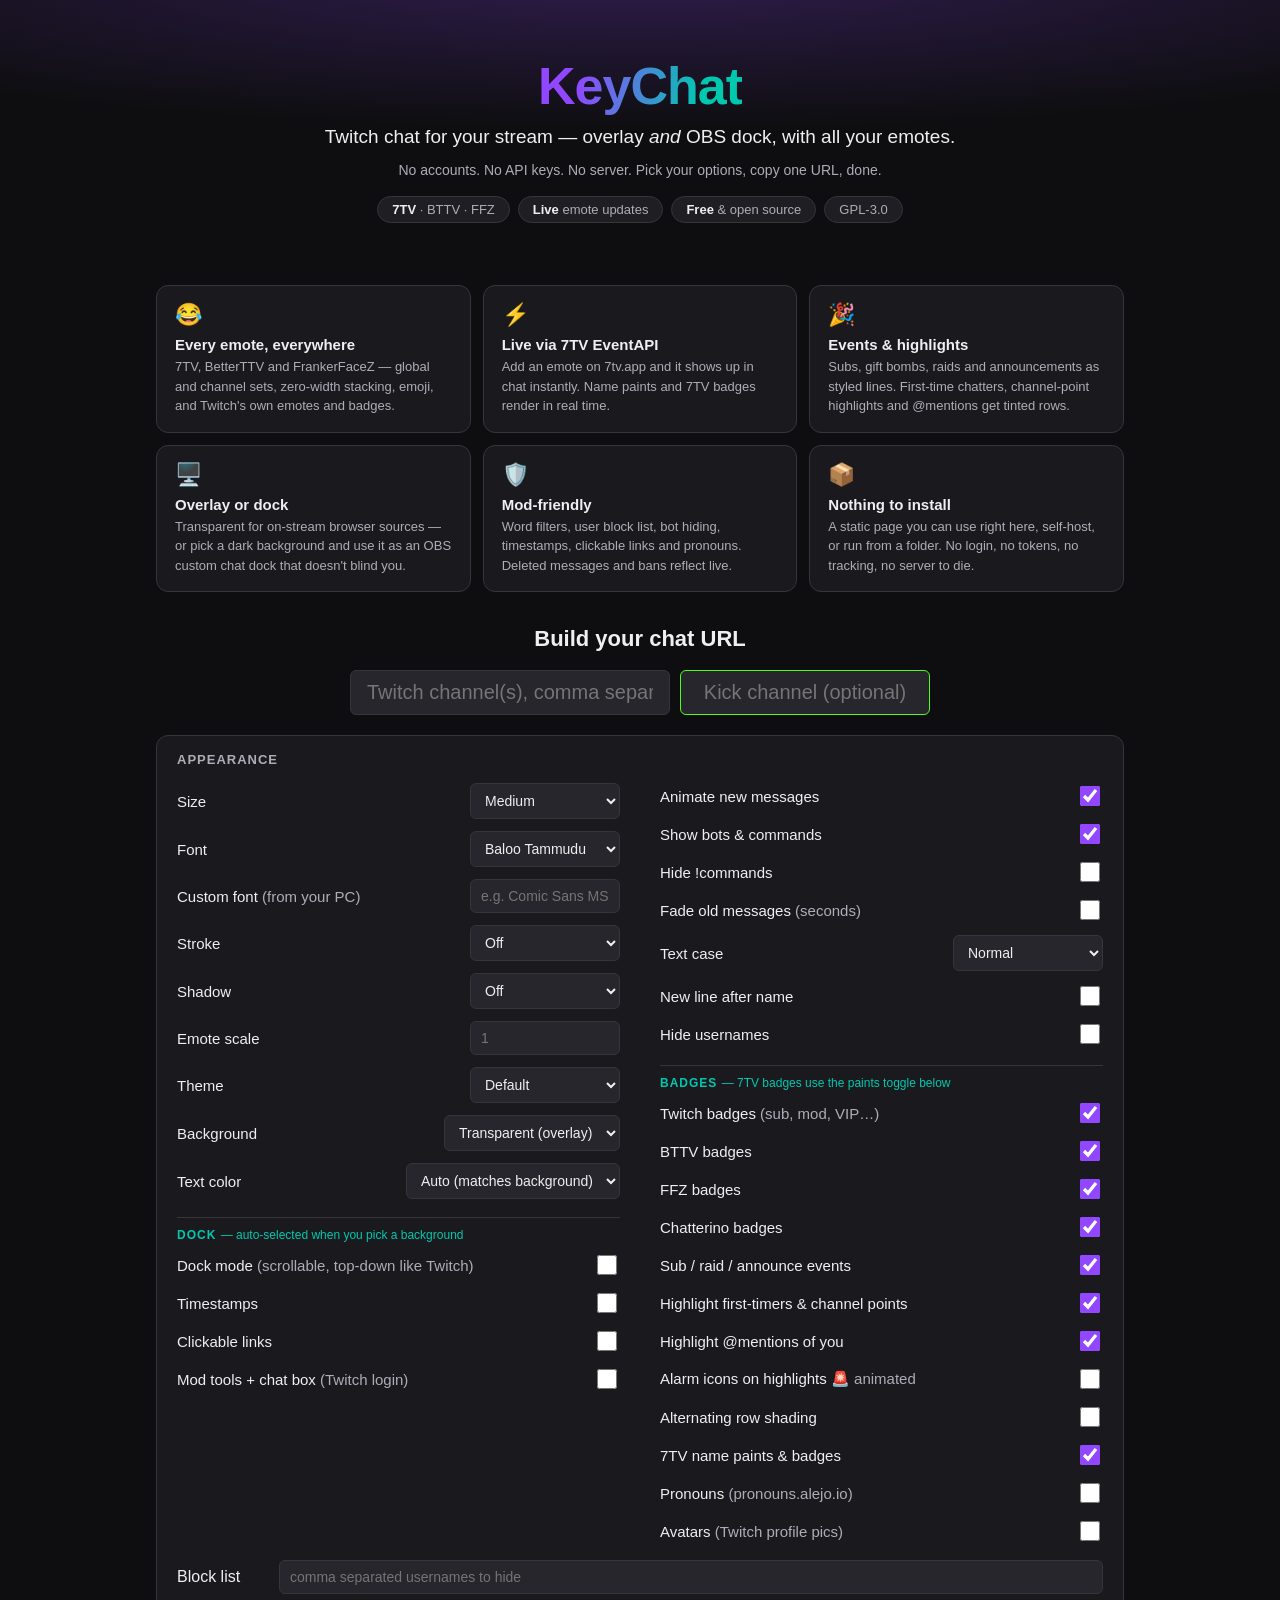
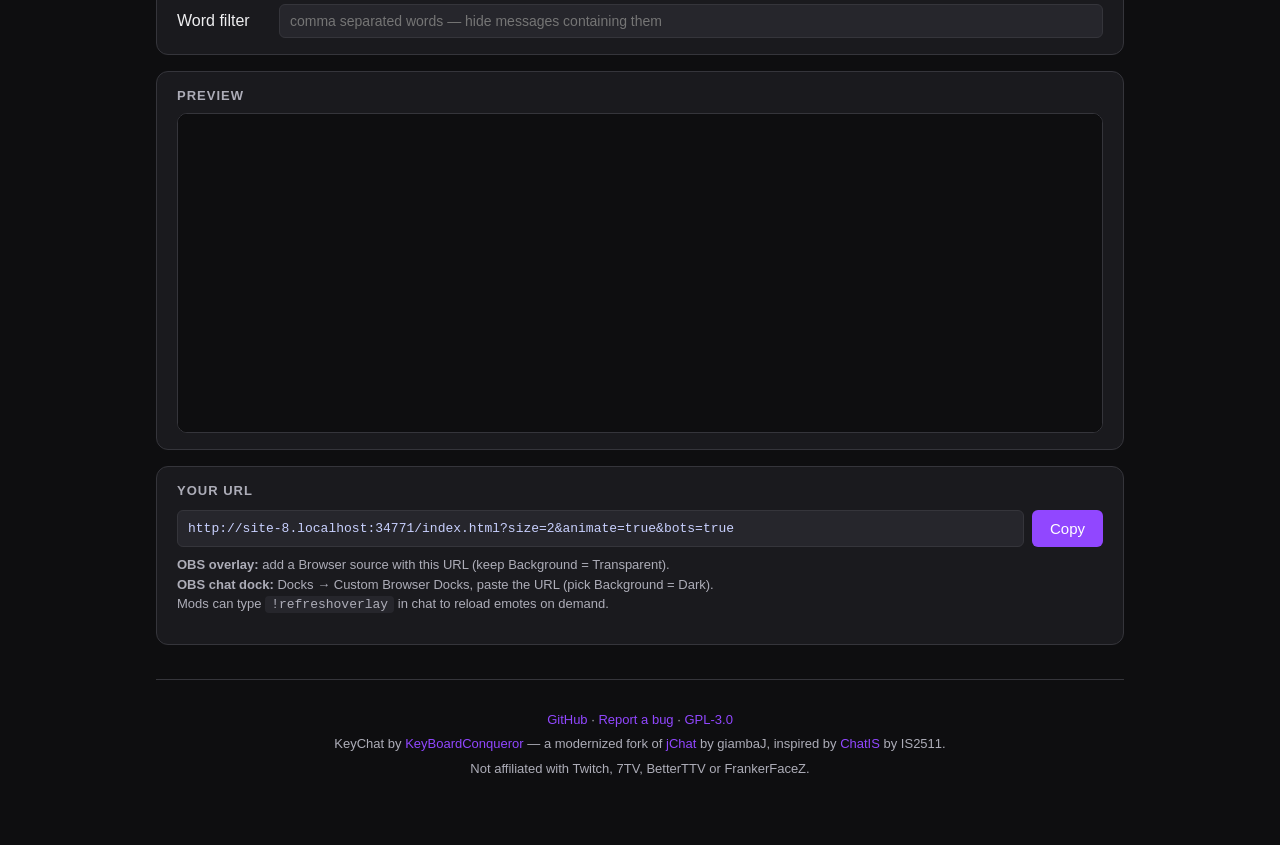
==== commit ce0d5647: "Per-provider badge toggles; align block/filter input boxes - Each user badge is now tagged with its " ====
--- a/setup.html
+++ b/setup.html
@@ -51,6 +51,7 @@
   .section h2 { font-size: 13px; text-transform: uppercase; letter-spacing: 1px; color: var(--muted); margin: 0 0 10px; }
   .subhead { font-size: 12px; text-transform: uppercase; letter-spacing: 1px; color: var(--accent2); font-weight: 600; margin: 12px 0 4px; border-top: 1px solid var(--border); padding-top: 10px; }
   .blockrow { display: flex; align-items: center; gap: 12px; }
+  .blockrow label { width: 90px; flex-shrink: 0; }
   .blockrow input { flex: 1; }
   .preview-box { border: 1px solid var(--border); border-radius: 10px; overflow: hidden; height: 320px; background: #000; }
   .preview-box iframe { width: 100%; height: 100%; border: none; }
@@ -154,7 +155,11 @@
         </select></div></div>
         <div class="opt"><label>New line after name</label><input type="checkbox" id="nl"></div>
         <div class="opt"><label>Hide usernames</label><input type="checkbox" id="hide_usernames"></div>
-        <div class="opt"><label>Hide badges</label><input type="checkbox" id="hide_badges"></div>
+        <div class="subhead">Badges <span style="text-transform:none;letter-spacing:0;font-weight:400">— 7TV badges use the paints toggle below</span></div>
+        <div class="opt"><label>Twitch badges <span style="color:var(--muted)">(sub, mod, VIP…)</span></label><input type="checkbox" id="twitch_badges" checked></div>
+        <div class="opt"><label>BTTV badges</label><input type="checkbox" id="bttv_badges" checked></div>
+        <div class="opt"><label>FFZ badges</label><input type="checkbox" id="ffz_badges" checked></div>
+        <div class="opt"><label>Chatterino badges</label><input type="checkbox" id="chatterino_badges" checked></div>
         <div class="opt"><label>Sub / raid / announce events</label><input type="checkbox" id="events" checked></div>
         <div class="opt"><label>Highlight first-timers &amp; channel points</label><input type="checkbox" id="highlights" checked></div>
         <div class="opt"><label>Highlight @mentions of you</label><input type="checkbox" id="mention" checked></div>
@@ -204,7 +209,7 @@
 <script>
 (function() {
   var $ = function(id) { return document.getElementById(id); };
-  var controls = ['channel','kick','size','size_px','font','custom_font','stroke','shadow','emote_scale','theme','bg','bg_hex','text','text_hex','animate','bots','hide_commands','fade_on','fade','textcase','nl','hide_usernames','hide_badges','timestamps','links','events','highlights','mention','alarms','alternate','paints','pronouns','avatars','dock','mod','block','filter'];
+  var controls = ['channel','kick','size','size_px','font','custom_font','stroke','shadow','emote_scale','theme','bg','bg_hex','text','text_hex','animate','bots','hide_commands','fade_on','fade','textcase','nl','hide_usernames','twitch_badges','bttv_badges','ffz_badges','chatterino_badges','timestamps','links','events','highlights','mention','alarms','alternate','paints','pronouns','avatars','dock','mod','block','filter'];
   var previewTimer = null;
 
   function params(forPreview) {
@@ -239,7 +244,10 @@
     else if ($('textcase').value === 'small_caps') p.set('small_caps', 'true');
     if ($('nl').checked) p.set('nl', 'true');
     if ($('hide_usernames').checked) p.set('hide_usernames', 'true');
-    if ($('hide_badges').checked) p.set('hide_badges', 'true');
+    if (!$('twitch_badges').checked) p.set('twitch_badges', 'false');
+    if (!$('bttv_badges').checked) p.set('bttv_badges', 'false');
+    if (!$('ffz_badges').checked) p.set('ffz_badges', 'false');
+    if (!$('chatterino_badges').checked) p.set('chatterino_badges', 'false');
     if ($('timestamps').checked) p.set('timestamps', 'true');
     if ($('links').checked) p.set('links', 'true');
     if (!$('events').checked) p.set('events', 'false');
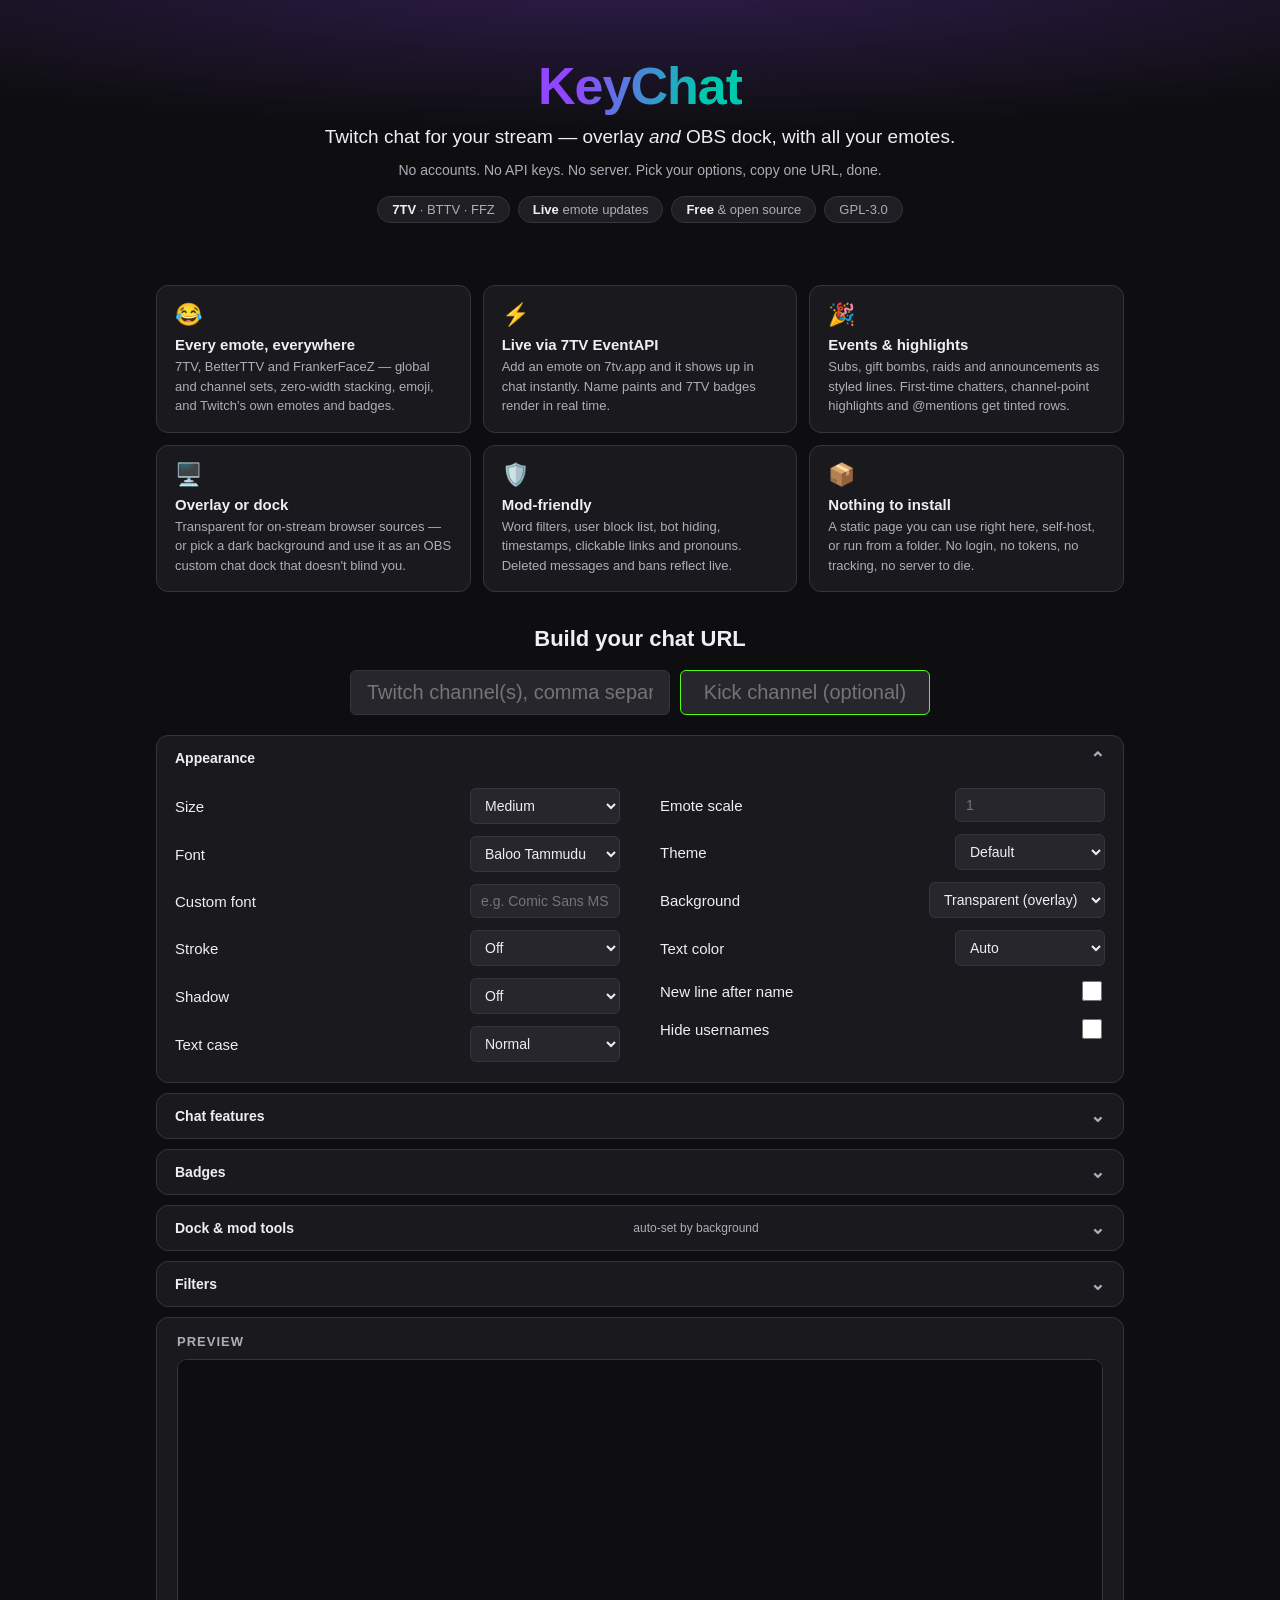
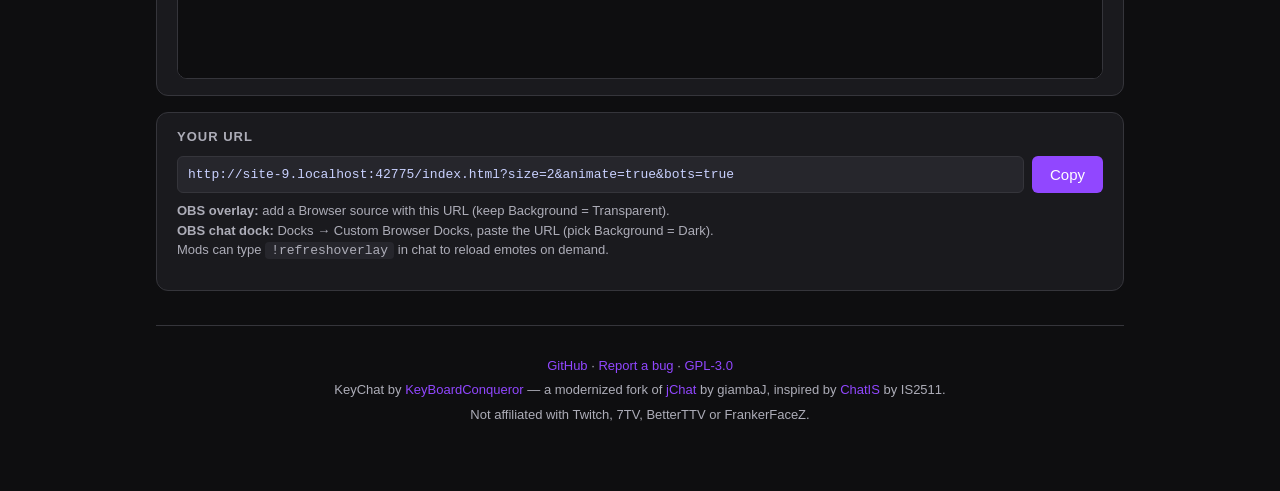
==== commit bdc687e4: "Setup: collapsible sections + trimmed wording to cut clutter Progressive disclosure — the option wal" ====
--- a/setup.html
+++ b/setup.html
@@ -50,6 +50,16 @@
   .section { background: var(--panel); border: 1px solid var(--border); border-radius: 12px; padding: 16px 20px; margin-bottom: 16px; }
   .section h2 { font-size: 13px; text-transform: uppercase; letter-spacing: 1px; color: var(--muted); margin: 0 0 10px; }
   .subhead { font-size: 12px; text-transform: uppercase; letter-spacing: 1px; color: var(--accent2); font-weight: 600; margin: 12px 0 4px; border-top: 1px solid var(--border); padding-top: 10px; }
+  /* Collapsible option groups (progressive disclosure) */
+  .grp { background: var(--panel); border: 1px solid var(--border); border-radius: 12px; margin-bottom: 10px; overflow: hidden; }
+  .grp > summary { cursor: pointer; padding: 13px 18px; font-size: 14px; font-weight: 600; list-style: none; display: flex; align-items: center; justify-content: space-between; user-select: none; }
+  .grp > summary::-webkit-details-marker { display: none; }
+  .grp > summary::after { content: '⌄'; color: var(--muted); font-size: 18px; line-height: 1; transition: transform .15s; }
+  .grp[open] > summary::after { transform: rotate(180deg); }
+  .grp > summary:hover { background: var(--panel2); }
+  .grp > summary .cap { font-weight: 400; color: var(--muted); font-size: 12px; margin-left: 8px; }
+  .grp-body { padding: 2px 18px 14px; }
+  .note { color: var(--muted); font-size: 12px; margin: 2px 0 8px; }
   .blockrow { display: flex; align-items: center; gap: 12px; }
   .blockrow label { width: 90px; flex-shrink: 0; }
   .blockrow input { flex: 1; }
@@ -97,9 +107,9 @@
     <input type="text" id="kick" placeholder="Kick channel (optional)" autocomplete="off" style="font-size:20px;text-align:center;padding:10px 16px;width:250px;border-color:#53fc18;">
   </div>
 
-  <div class="section">
-    <h2>Appearance</h2>
-    <div class="grid">
+  <details class="grp" open>
+    <summary>Appearance</summary>
+    <div class="grp-body"><div class="grid">
       <div>
         <div class="opt"><label>Size</label><div class="ctl">
           <select id="size">
@@ -113,13 +123,18 @@
           <option value="6">Impact</option><option value="7">Comfortaa</option><option value="8">Dancing Script</option>
           <option value="9">Indie Flower</option><option value="10">Press Start 2P</option><option value="11">Wallpoet</option>
         </select></div></div>
-        <div class="opt"><label>Custom font <span style="color:var(--muted)">(from your PC)</span></label><div class="ctl"><input type="text" id="custom_font" placeholder="e.g. Comic Sans MS"></div></div>
+        <div class="opt"><label title="A font installed on your PC">Custom font</label><div class="ctl"><input type="text" id="custom_font" placeholder="e.g. Comic Sans MS"></div></div>
         <div class="opt"><label>Stroke</label><div class="ctl"><select id="stroke">
           <option value="0">Off</option><option value="1">Thin</option><option value="2">Medium</option><option value="3">Thick</option><option value="4">Thicker</option>
         </select></div></div>
         <div class="opt"><label>Shadow</label><div class="ctl"><select id="shadow">
           <option value="0">Off</option><option value="1">Small</option><option value="2">Medium</option><option value="3">Large</option>
         </select></div></div>
+        <div class="opt"><label>Text case</label><div class="ctl"><select id="textcase">
+          <option value="">Normal</option><option value="caps">UPPERCASE</option><option value="small_caps">Small caps</option>
+        </select></div></div>
+      </div>
+      <div>
         <div class="opt"><label>Emote scale</label><div class="ctl"><input type="number" id="emote_scale" placeholder="1" min="0.5" max="3" step="0.25"></div></div>
         <div class="opt"><label>Theme</label><div class="ctl"><select id="theme">
           <option value="">Default</option><option value="bubbles">Bubbles</option>
@@ -134,51 +149,77 @@
         </div></div>
         <div class="opt"><label>Text color</label><div class="ctl">
           <select id="text">
-            <option value="">Auto (matches background)</option><option value="white">White</option>
+            <option value="">Auto</option><option value="white">White</option>
             <option value="dark">Dark</option><option value="custom">Custom hex…</option>
           </select>
           <input type="text" id="text_hex" placeholder="efeff1" style="width:80px;display:none">
         </div></div>
-        <div class="subhead">Dock <span style="text-transform:none;letter-spacing:0;font-weight:400">— auto-selected when you pick a background</span></div>
-        <div class="opt"><label>Dock mode <span style="color:var(--muted)">(scrollable, top-down like Twitch)</span></label><input type="checkbox" id="dock"></div>
-        <div class="opt"><label>Timestamps</label><input type="checkbox" id="timestamps"></div>
-        <div class="opt"><label>Clickable links</label><input type="checkbox" id="links"></div>
-        <div class="opt"><label>Mod tools + chat box <span style="color:var(--muted)">(Twitch login)</span></label><input type="checkbox" id="mod"></div>
-      </div>
-      <div>
-        <div class="opt"><label>Animate new messages</label><input type="checkbox" id="animate" checked></div>
-        <div class="opt"><label>Show bots &amp; commands</label><input type="checkbox" id="bots" checked></div>
-        <div class="opt"><label>Hide !commands</label><input type="checkbox" id="hide_commands"></div>
-        <div class="opt"><label>Fade old messages <span style="color:var(--muted)">(seconds)</span></label><div class="ctl"><input type="checkbox" id="fade_on"><input type="number" id="fade" value="30" min="1" style="width:70px;display:none"></div></div>
-        <div class="opt"><label>Text case</label><div class="ctl"><select id="textcase">
-          <option value="">Normal</option><option value="caps">UPPERCASE</option><option value="small_caps">Small caps</option>
-        </select></div></div>
         <div class="opt"><label>New line after name</label><input type="checkbox" id="nl"></div>
         <div class="opt"><label>Hide usernames</label><input type="checkbox" id="hide_usernames"></div>
-        <div class="subhead">Badges <span style="text-transform:none;letter-spacing:0;font-weight:400">— 7TV badges use the paints toggle below</span></div>
-        <div class="opt"><label>Twitch badges <span style="color:var(--muted)">(sub, mod, VIP…)</span></label><input type="checkbox" id="twitch_badges" checked></div>
-        <div class="opt"><label>BTTV badges</label><input type="checkbox" id="bttv_badges" checked></div>
-        <div class="opt"><label>FFZ badges</label><input type="checkbox" id="ffz_badges" checked></div>
-        <div class="opt"><label>Chatterino badges</label><input type="checkbox" id="chatterino_badges" checked></div>
-        <div class="opt"><label>Sub / raid / announce events</label><input type="checkbox" id="events" checked></div>
-        <div class="opt"><label>Highlight first-timers &amp; channel points</label><input type="checkbox" id="highlights" checked></div>
-        <div class="opt"><label>Highlight @mentions of you</label><input type="checkbox" id="mention" checked></div>
-        <div class="opt"><label>Alarm icons on highlights <span style="color:var(--muted)">🚨 animated</span></label><input type="checkbox" id="alarms"></div>
-        <div class="opt"><label>Alternating row shading</label><input type="checkbox" id="alternate"></div>
-        <div class="opt"><label>7TV name paints &amp; badges</label><input type="checkbox" id="paints" checked></div>
-        <div class="opt"><label>Pronouns <span style="color:var(--muted)">(pronouns.alejo.io)</span></label><input type="checkbox" id="pronouns"></div>
-        <div class="opt"><label>Avatars <span style="color:var(--muted)">(Twitch profile pics)</span></label><input type="checkbox" id="avatars"></div>
+      </div>
+    </div></div>
+  </details>
+
+  <details class="grp">
+    <summary>Chat features</summary>
+    <div class="grp-body"><div class="grid">
+      <div>
+        <div class="opt"><label>Animate new messages</label><input type="checkbox" id="animate" checked></div>
+        <div class="opt"><label>Show bots</label><input type="checkbox" id="bots" checked></div>
+        <div class="opt"><label>Hide !commands</label><input type="checkbox" id="hide_commands"></div>
+        <div class="opt"><label title="Remove messages after N seconds">Fade old messages</label><div class="ctl"><input type="checkbox" id="fade_on"><input type="number" id="fade" value="30" min="1" style="width:70px;display:none"></div></div>
+        <div class="opt"><label>Sub/raid/announce events</label><input type="checkbox" id="events" checked></div>
+        <div class="opt"><label title="Tint first-timer and channel-point rows">Highlight first-timers</label><input type="checkbox" id="highlights" checked></div>
+      </div>
+      <div>
+        <div class="opt"><label>Highlight @mentions</label><input type="checkbox" id="mention" checked></div>
+        <div class="opt"><label title="Animated 🚨 on highlighted rows">Alarm icons</label><input type="checkbox" id="alarms"></div>
+        <div class="opt"><label>Alternating rows</label><input type="checkbox" id="alternate"></div>
+        <div class="opt"><label>7TV paints &amp; badges</label><input type="checkbox" id="paints" checked></div>
+        <div class="opt"><label title="From pronouns.alejo.io">Pronouns</label><input type="checkbox" id="pronouns"></div>
+        <div class="opt"><label title="Twitch profile pictures">Avatars</label><input type="checkbox" id="avatars"></div>
+      </div>
+    </div></div>
+  </details>
+
+  <details class="grp">
+    <summary>Badges</summary>
+    <div class="grp-body">
+      <p class="note">7TV badges use the “7TV paints &amp; badges” toggle under Chat features.</p>
+      <div class="grid">
+        <div>
+          <div class="opt"><label>Twitch badges</label><input type="checkbox" id="twitch_badges" checked></div>
+          <div class="opt"><label>BTTV badges</label><input type="checkbox" id="bttv_badges" checked></div>
+        </div>
+        <div>
+          <div class="opt"><label>FFZ badges</label><input type="checkbox" id="ffz_badges" checked></div>
+          <div class="opt"><label>Chatterino badges</label><input type="checkbox" id="chatterino_badges" checked></div>
+        </div>
       </div>
     </div>
-    <div class="blockrow" style="margin-top:10px">
-      <label>Block list</label>
-      <input type="text" id="block" placeholder="comma separated usernames to hide">
+  </details>
+
+  <details class="grp" id="dockgrp">
+    <summary>Dock &amp; mod tools <span class="cap">auto-set by background</span></summary>
+    <div class="grp-body"><div class="grid">
+      <div>
+        <div class="opt"><label title="Scrollable, top-down like the Twitch panel">Dock mode</label><input type="checkbox" id="dock"></div>
+        <div class="opt"><label>Timestamps</label><input type="checkbox" id="timestamps"></div>
+      </div>
+      <div>
+        <div class="opt"><label>Clickable links</label><input type="checkbox" id="links"></div>
+        <div class="opt"><label title="Delete/timeout/ban + chat box (Twitch login)">Mod tools + chat box</label><input type="checkbox" id="mod"></div>
+      </div>
+    </div></div>
+  </details>
+
+  <details class="grp">
+    <summary>Filters</summary>
+    <div class="grp-body">
+      <div class="blockrow"><label>Block list</label><input type="text" id="block" placeholder="comma separated usernames to hide"></div>
+      <div class="blockrow" style="margin-top:10px"><label>Word filter</label><input type="text" id="filter" placeholder="comma separated words to hide"></div>
     </div>
-    <div class="blockrow" style="margin-top:10px">
-      <label>Word filter</label>
-      <input type="text" id="filter" placeholder="comma separated words — hide messages containing them">
-    </div>
-  </div>
+  </details>
 
   <div class="section">
     <h2>Preview</h2>
@@ -292,6 +333,7 @@
   $('bg').addEventListener('change', function() {
     var solid = $('bg').value !== '';
     ['dock', 'timestamps', 'links'].forEach(function(id) { $(id).checked = solid; });
+    if (solid) $('dockgrp').open = true; // reveal what just got auto-selected
     refresh();
   });
 
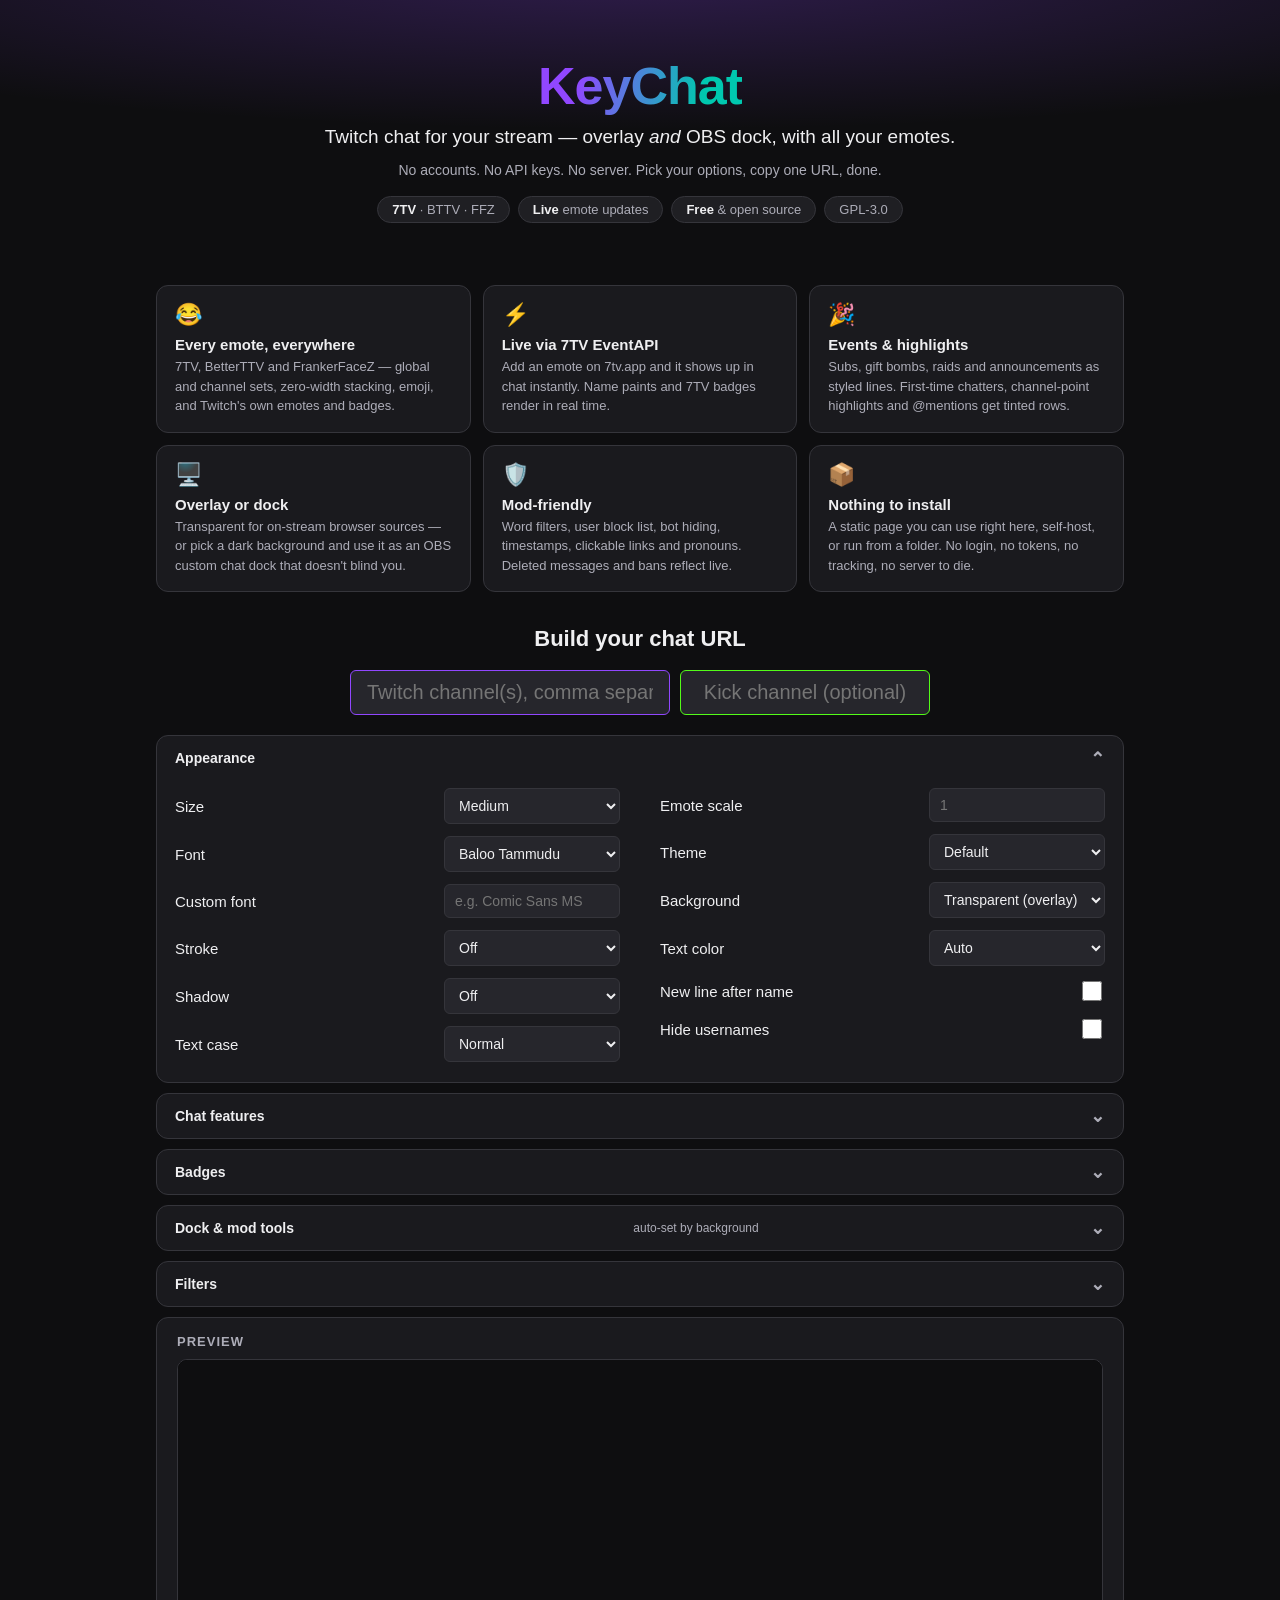
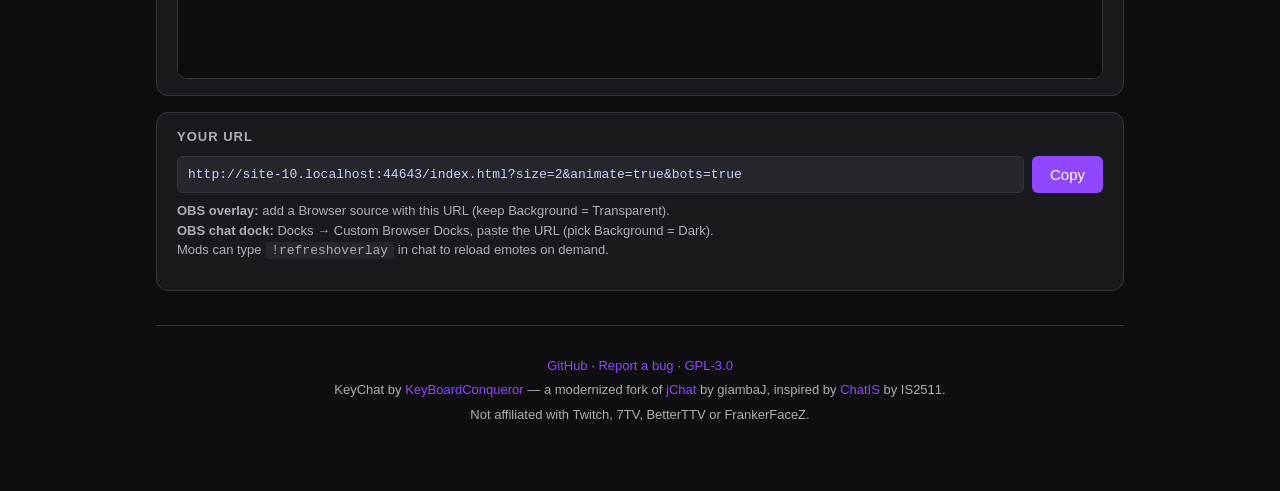
==== commit 716d8c46: "Setup polish: lock channel border colors; uniform control widths - Twitch channel input always purpl" ====
--- a/setup.html
+++ b/setup.html
@@ -39,13 +39,18 @@
   .channel-row input { font-size: 20px; text-align: center; padding: 10px 16px; width: 320px; }
   input, select { background: var(--input); color: var(--text); border: 1px solid var(--border); border-radius: 6px; padding: 8px 10px; font-size: 14px; }
   input:focus, select:focus { outline: 2px solid var(--accent); border-color: transparent; }
+  /* Channel inputs keep a fixed brand color even when focused: Twitch purple, Kick green */
+  #channel { border-color: var(--accent); }
+  #channel:focus { border-color: var(--accent); outline-color: var(--accent); }
+  #kick { border-color: #53fc18; }
+  #kick:focus { border-color: #53fc18; outline-color: #53fc18; }
   .grid { display: grid; grid-template-columns: 1fr 1fr; gap: 8px 40px; }
   @media (max-width: 720px) { .grid { grid-template-columns: 1fr; } }
   .opt { display: flex; align-items: center; justify-content: space-between; gap: 12px; padding: 6px 0; }
   .opt label { font-size: 15px; }
   .opt .ctl { display: flex; align-items: center; gap: 8px; }
-  .opt select { min-width: 150px; }
-  .opt input[type=text], .opt input[type=number] { width: 150px; }
+  .opt select { width: 176px; }
+  .opt input[type=text], .opt input[type=number] { width: 176px; }
   input[type=checkbox] { width: 20px; height: 20px; accent-color: var(--accent); }
   .section { background: var(--panel); border: 1px solid var(--border); border-radius: 12px; padding: 16px 20px; margin-bottom: 16px; }
   .section h2 { font-size: 13px; text-transform: uppercase; letter-spacing: 1px; color: var(--muted); margin: 0 0 10px; }
